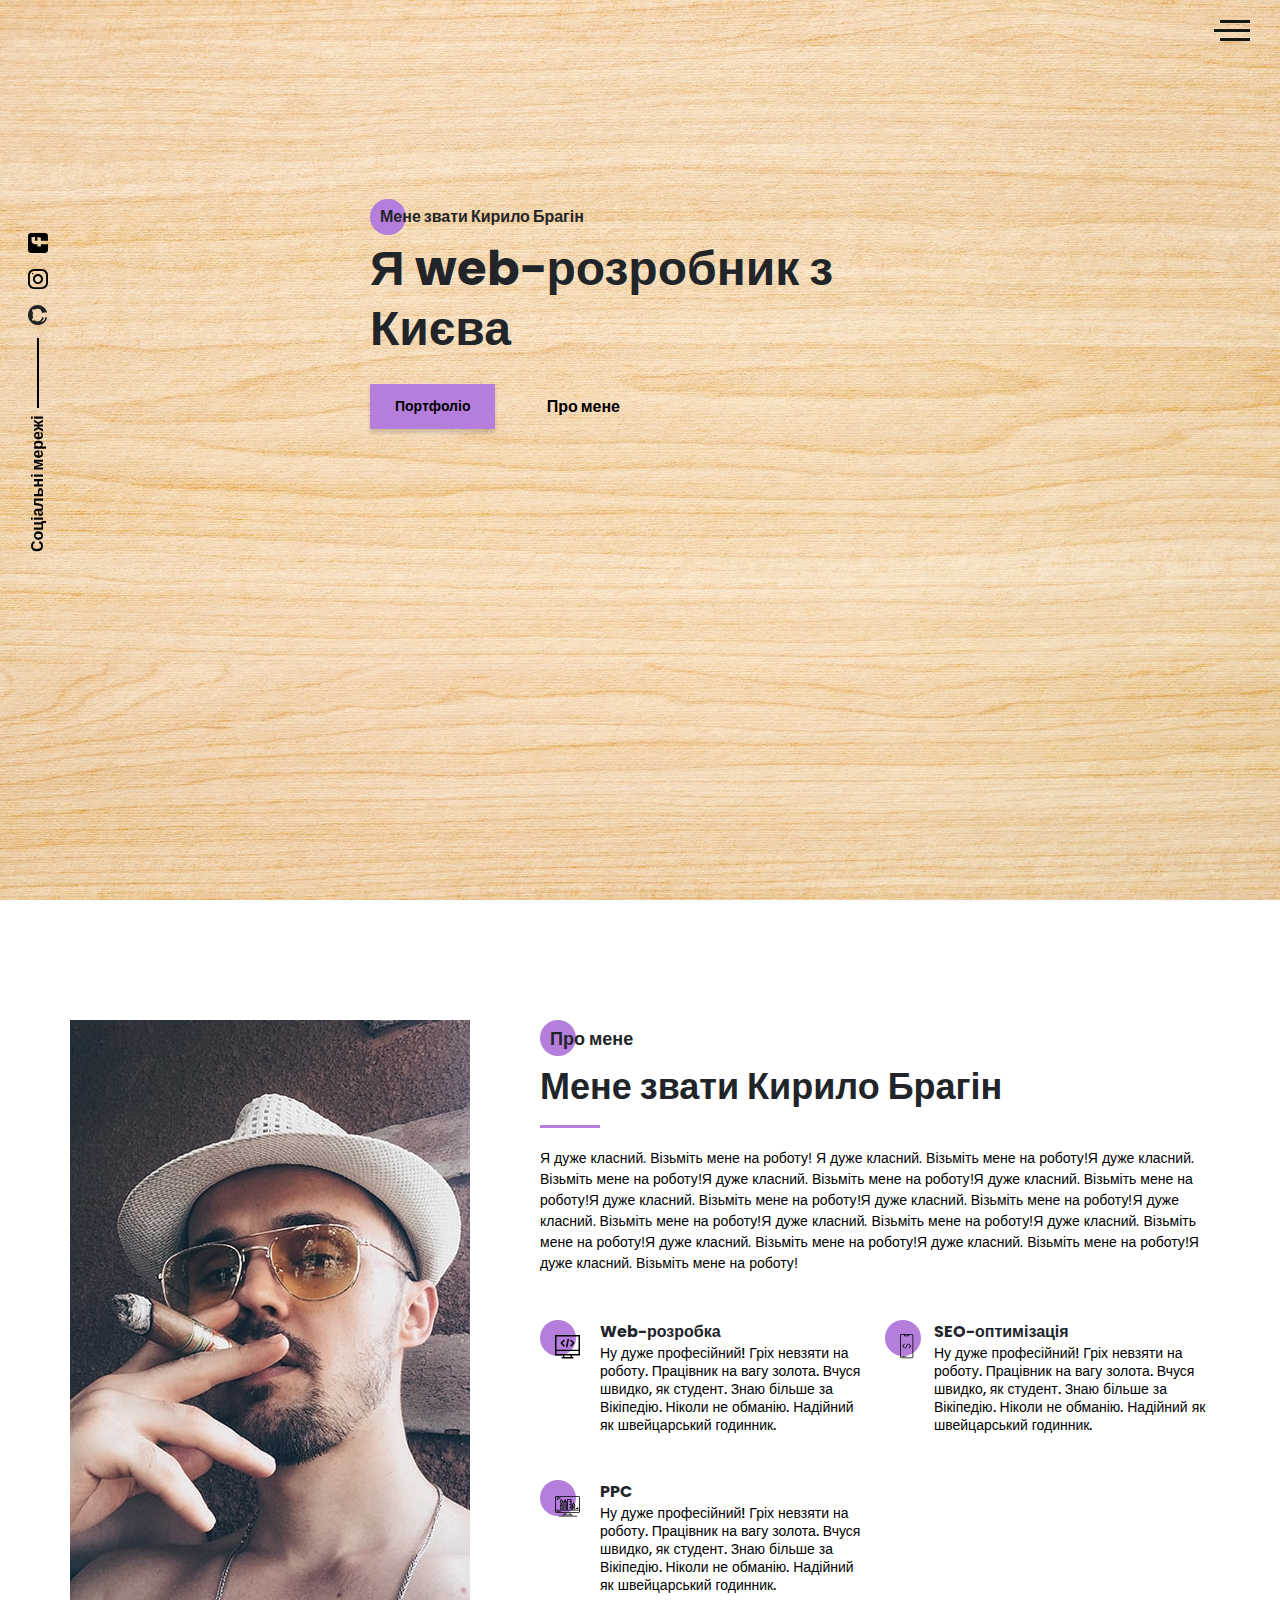
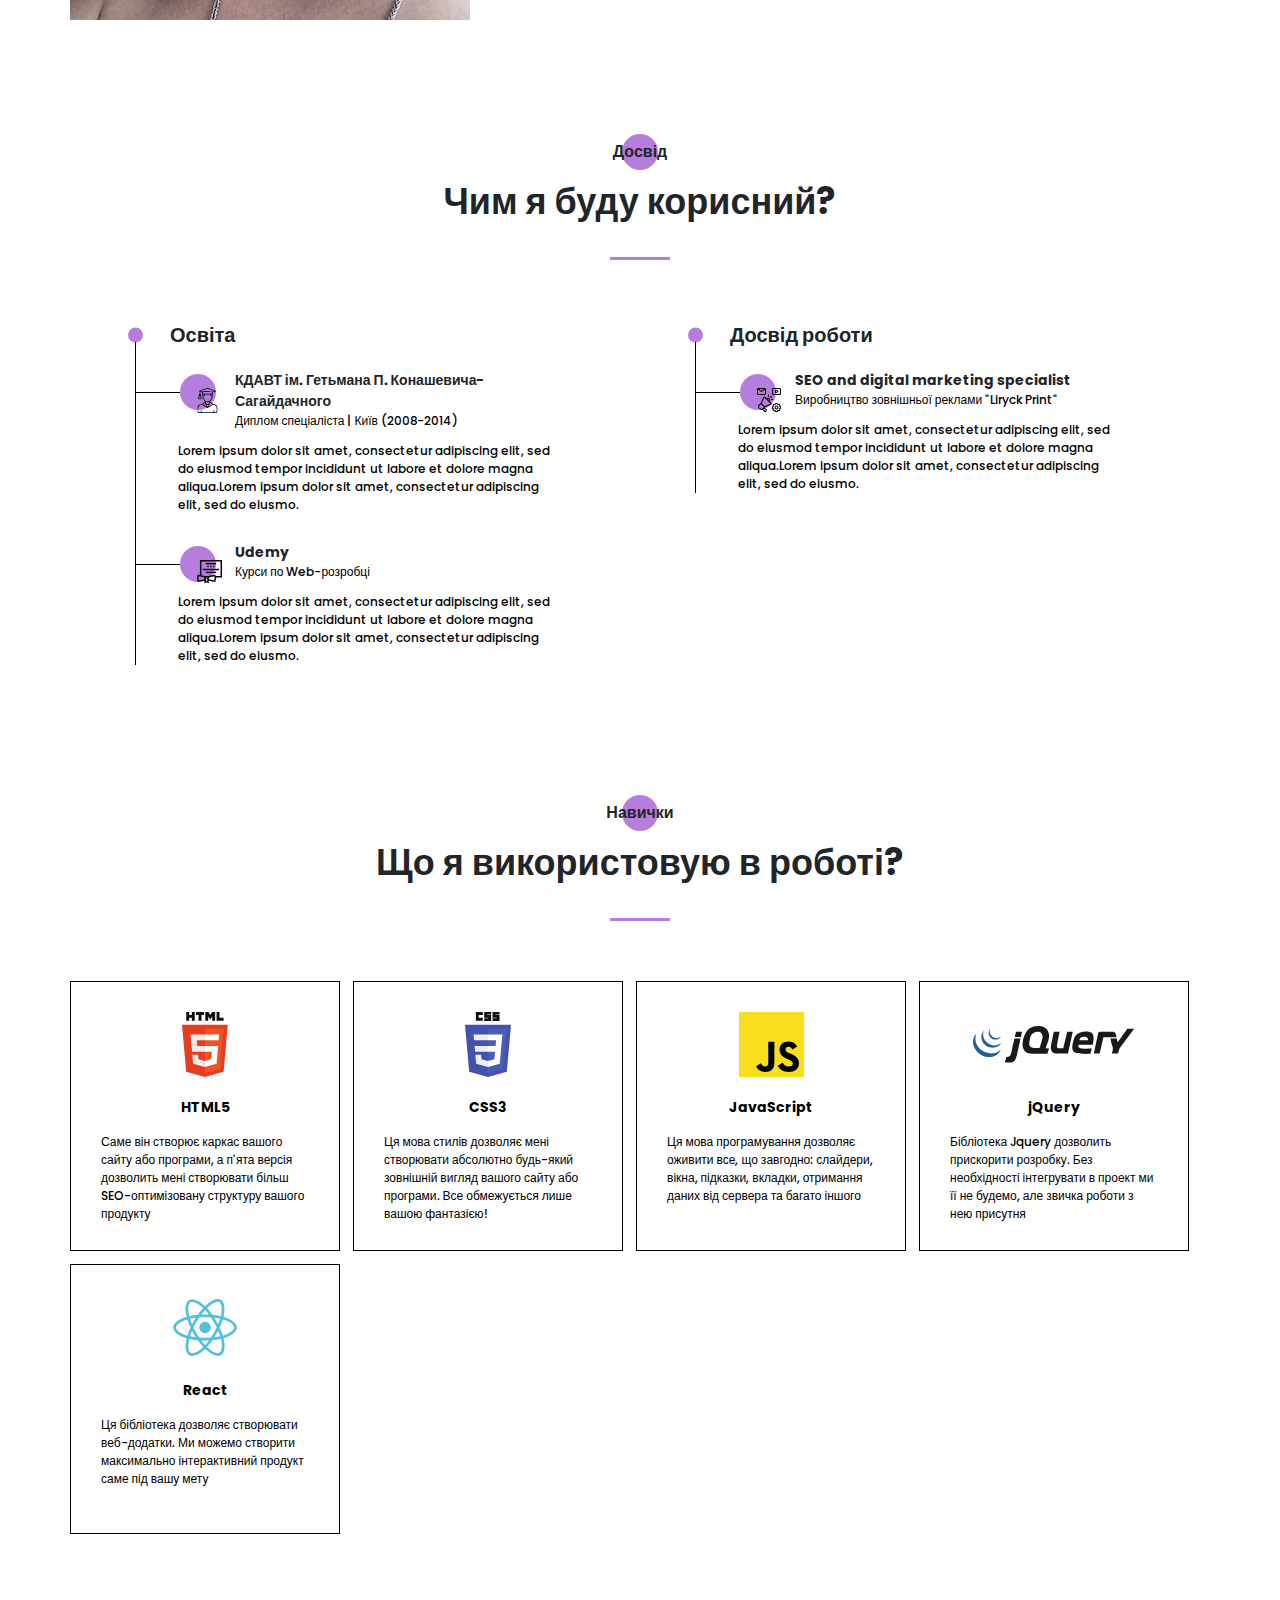
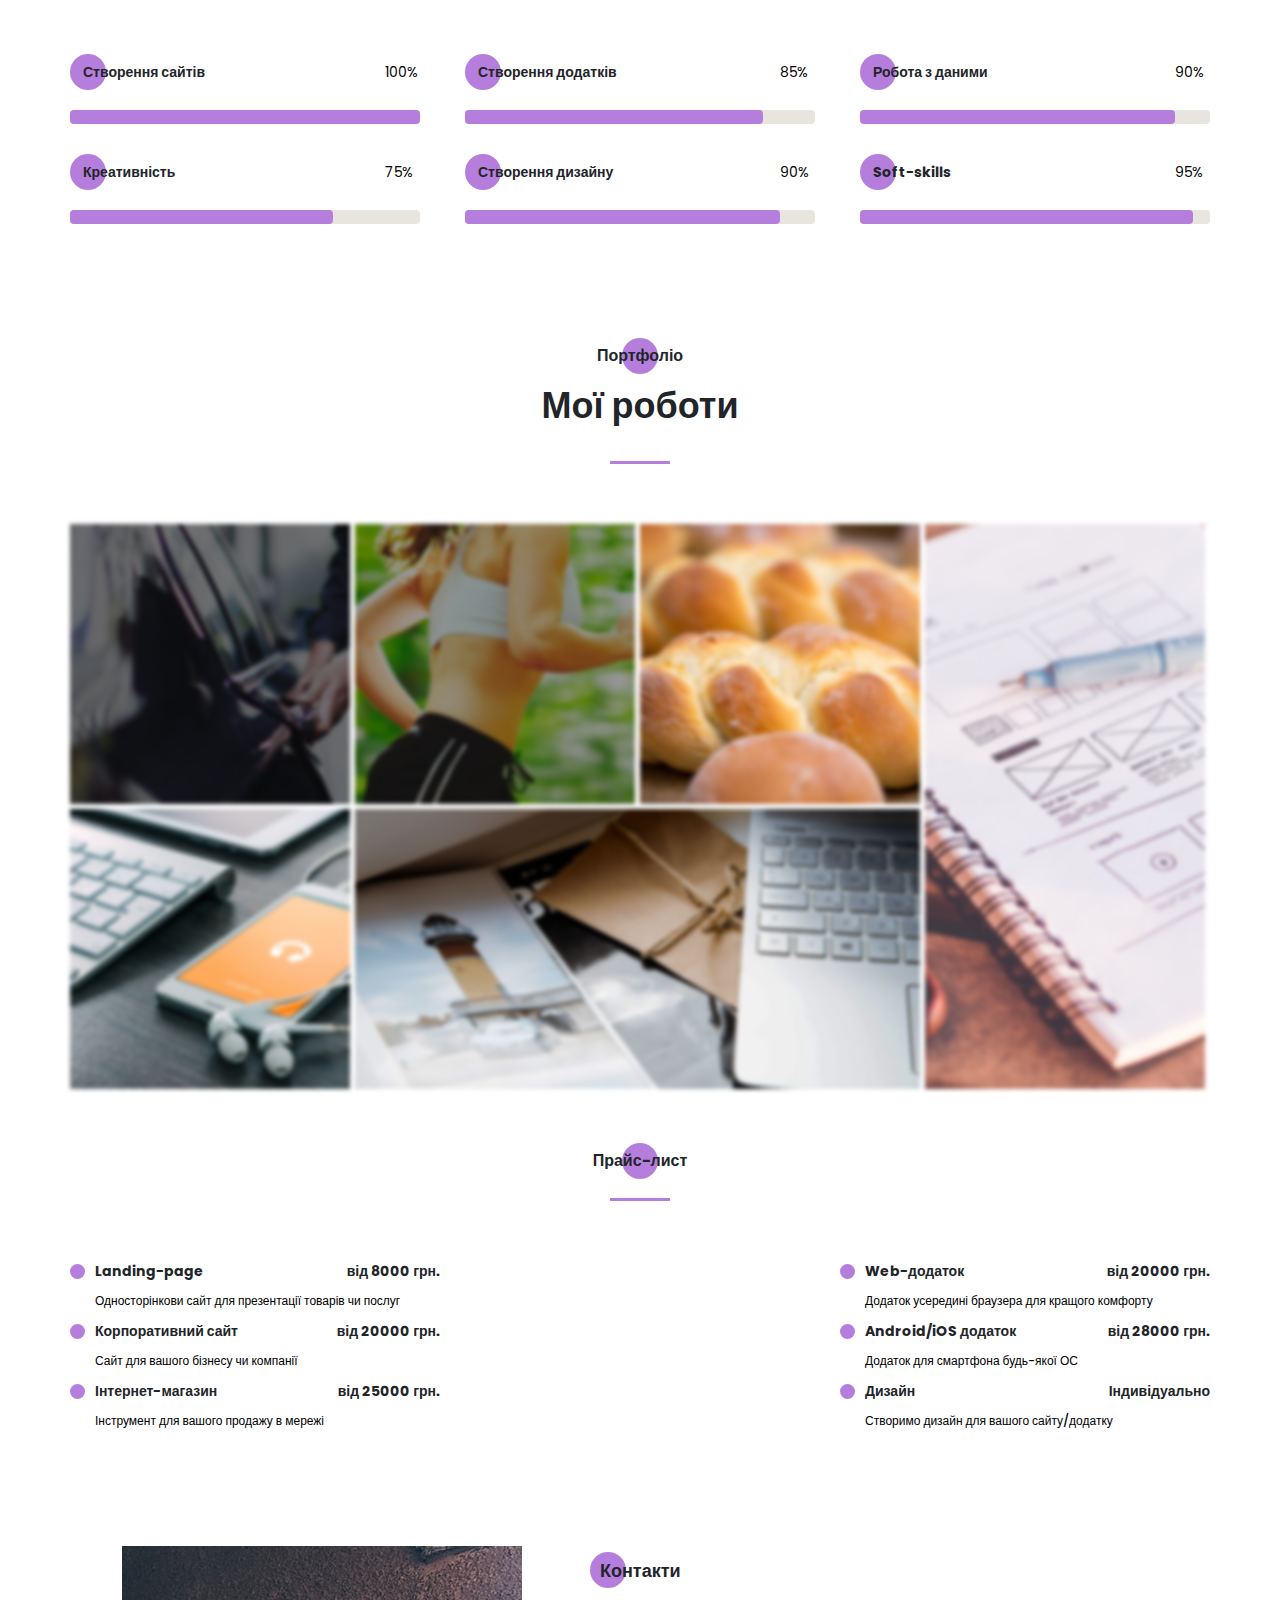
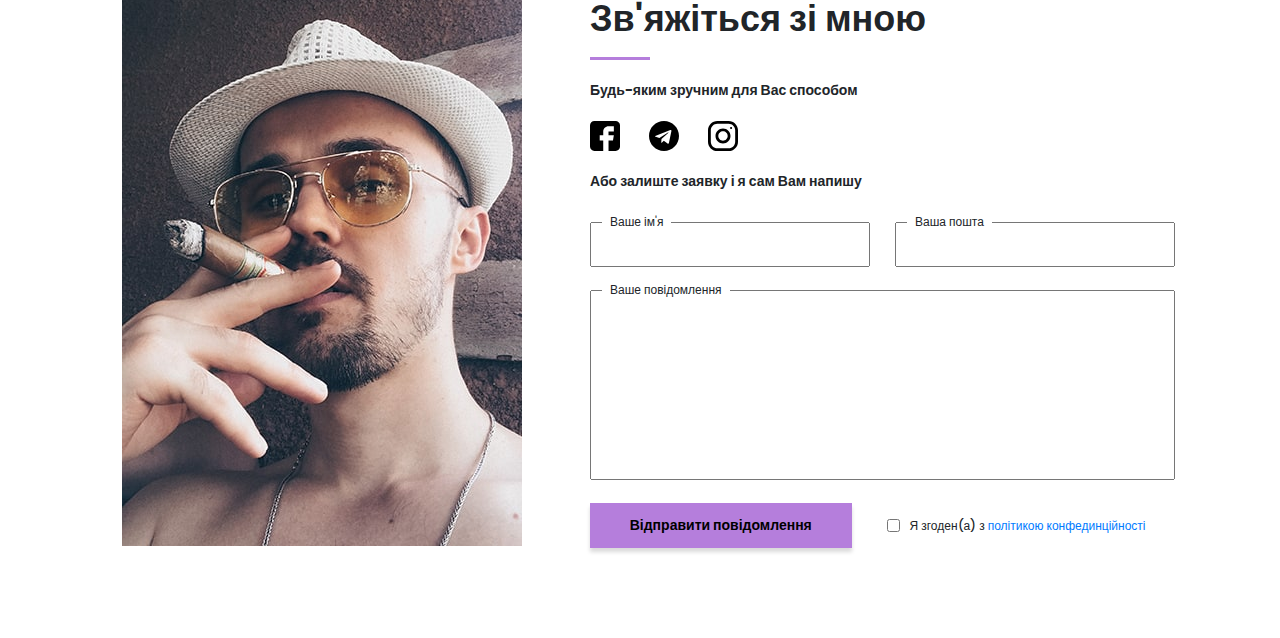
==== index.html @ 7a9db577 "Add files via upload" ====
<!DOCTYPE html>
<html lang="ru">
<head>
    <meta charset="UTF-8">
    <meta name="viewport" content="width=device-width, initial-scale=1.0">
    <meta http-equiv="X-UA-Compatible" content="ie=edge">
    <title>Portfolio</title>
    <meta name="title" content="Моє портфоліо">
    <meta name="description" content="Тут ви можете ознайомитись з моїми роботами та дізнатися більше про мене">

    <!-- Open Graph / Facebook -->
    <meta property="og:type" content="website">
    <meta property="og:url" content="https://metatags.io/">
    <meta property="og:title" content="Моє портфоліо">
    <meta property="og:description" content="Тут ви можете ознайомитись з моїми роботами та дізнатися більше про мене">
    <meta property="og:image" content="">

    <!-- Twitter -->
    <meta property="twitter:card" content="summary_large_image">
    <meta property="twitter:url" content="https://metatags.io/">
    <meta property="twitter:title" content="Моє портфоліо">
    <meta property="twitter:description" content="Тут ви можете ознайомитись з моїми роботами та дізнатися більше про мене">
    <meta property="twitter:image" content="">

    <!-- Favicon  -->
    <link rel="apple-touch-icon" sizes="57x57" href="icons/favicon//apple-icon-57x57.png">
    <link rel="apple-touch-icon" sizes="60x60" href="icons/favicon//apple-icon-60x60.png">
    <link rel="apple-touch-icon" sizes="72x72" href="icons/favicon//apple-icon-72x72.png">
    <link rel="apple-touch-icon" sizes="76x76" href="icons/favicon//apple-icon-76x76.png">
    <link rel="apple-touch-icon" sizes="114x114" href="icons/favicon//apple-icon-114x114.png">
    <link rel="apple-touch-icon" sizes="120x120" href="icons/favicon//apple-icon-120x120.png">
    <link rel="apple-touch-icon" sizes="144x144" href="icons/favicon//apple-icon-144x144.png">
    <link rel="apple-touch-icon" sizes="152x152" href="icons/favicon//apple-icon-152x152.png">
    <link rel="apple-touch-icon" sizes="180x180" href="icons/favicon//apple-icon-180x180.png">
    <link rel="icon" type="image/png" sizes="192x192"  href="icons/favicon//android-icon-192x192.png">
    <link rel="icon" type="image/png" sizes="32x32" href="icons/favicon//favicon-32x32.png">
    <link rel="icon" type="image/png" sizes="96x96" href="icons/favicon//favicon-96x96.png">
    <link rel="icon" type="image/png" sizes="16x16" href="icons/favicon//favicon-16x16.png">
    <link rel="manifest" href="icons/favicon//manifest.json">
    <meta name="msapplication-TileColor" content="#ffffff">
    <meta name="msapplication-TileImage" content="icons/favicon//ms-icon-144x144.png">
    <meta name="theme-color" content="#ffffff">

    <link rel="stylesheet" href="css/style.min.css">
</head>
<body>

    <aside class="sidepanel">
        <a href="" class="sitepanel__link">
            <svg width="20" height="20" viewBox="0 0 20 20" fill="none" xmlns="http://www.w3.org/2000/svg">
                <path d="M-7.46167e-07 2.92969L-1.28061e-07 17.0703C-5.74539e-08 18.6856 1.31439 20 2.92969 20L17.0703 20C18.6856 20 20 18.6856 20 17.0703L20 11.1719L12.9297 11.1719L12.9297 13.5156L9.41406 13.5156L9.41406 11.1719L7.03125 11.1719C5.09262 11.1719 3.51562 9.59488 3.51562 7.65625L3.51562 4.10156L7.03125 4.10156L7.03125 7.65625L9.41406 7.65625L9.41406 4.10156L12.9297 4.6875L12.9297 7.65625L20 7.65625L20 2.92969C20 1.31439 18.6856 -8.16774e-07 17.0703 -7.46167e-07L2.92969 -1.28061e-07C1.31439 -5.74539e-08 -8.16774e-07 1.31439 -7.46167e-07 2.92969Z" fill="black"/>
            </svg>
        </a>
        <a href="" class="sitepanel__link">
            <svg width="20" height="20" viewBox="0 0 20 20" fill="none" xmlns="http://www.w3.org/2000/svg">
                <path d="M-6.01032e-07 6.25L-2.73196e-07 13.75C-1.22337e-07 17.2012 2.79875 20 6.25 20L13.75 20C17.2013 20 20 17.2012 20 13.75L20 6.25C20 2.79875 17.2012 -7.51891e-07 13.75 -6.01032e-07L6.25 -2.73196e-07C2.79875 -1.22337e-07 -7.51891e-07 2.79875 -6.01032e-07 6.25ZM13.75 1.875C16.1625 1.875 18.125 3.8375 18.125 6.25L18.125 13.75C18.125 16.1625 16.1625 18.125 13.75 18.125L6.25 18.125C3.8375 18.125 1.875 16.1625 1.875 13.75L1.875 6.25C1.875 3.8375 3.8375 1.875 6.25 1.875L13.75 1.875Z" fill="black"/>
                <path d="M5 10C5 12.7612 7.23875 15 10 15C12.7613 15 15 12.7612 15 10C15 7.23875 12.7612 5 10 5C7.23875 5 5 7.23875 5 10ZM13.125 10C13.125 11.7225 11.7225 13.125 10 13.125C8.27625 13.125 6.875 11.7225 6.875 10C6.875 8.2775 8.27625 6.875 10 6.875C11.7225 6.875 13.125 8.2775 13.125 10Z" fill="black"/>
                <path d="M5.29123 4.625C5.29123 4.25704 4.99295 3.95875 4.62499 3.95875C4.25703 3.95875 3.95874 4.25704 3.95874 4.625C3.95874 4.99296 4.25703 5.29125 4.62499 5.29125C4.99295 5.29125 5.29123 4.99296 5.29123 4.625Z" fill="black"/>
            </svg>    
        </a>
        <a href="" class="sitepanel__link">
            <svg width="19" height="20" viewBox="0 0 19 20" fill="none" xmlns="http://www.w3.org/2000/svg">
                <path d="M-4.37114e-07 9.99951C-1.95608e-07 15.5245 4.36167 19.9995 9.74107 19.9995C14.0457 19.9995 17.6962 17.1345 18.9832 13.162C19.0749 12.662 18.7734 12.4787 18.5148 12.4787C18.2835 12.4787 17.6706 12.487 16.8585 12.4912C17.4459 15.2728 15.5517 15.8595 15.5517 15.8595C14.4274 16.3145 14.1267 16.972 14.1267 16.972C13.5228 17.8778 13.5352 16.902 13.5352 16.902C13.603 15.8978 14.5389 15.3703 14.5389 15.3703C16.0283 14.4787 15.5979 13.0295 15.3493 12.4578C14.719 12.3678 14.2903 12.1103 14.0466 11.8245C13.8029 14.0453 12.9652 16.3795 9.23304 16.3795C8.16988 16.3795 7.30085 15.992 6.61933 15.3503C6.37316 15.4628 5.3827 15.8003 4.04116 15.2628C4.04116 15.2628 3.78012 14.4253 5.03988 12.5128C4.82345 11.7128 4.71606 10.8628 4.7111 10.0128C4.71606 9.16284 4.82345 8.31285 5.03988 7.51284C3.78012 5.61285 4.04116 4.77535 4.04116 4.77535C5.3827 4.23785 6.37316 4.57534 6.61933 4.67535C7.30085 4.03785 8.16988 3.65035 9.23304 3.65035C12.9752 3.65035 13.7987 5.98784 14.0383 8.21284C14.3307 7.86284 14.928 7.53784 15.8408 7.53784C17.1444 7.53784 18.1918 7.55034 18.5082 7.55034C18.7635 7.55034 19.0683 7.37534 18.9708 6.86284C17.692 2.86201 14.0391 -0.000488895 9.74107 -0.000488707C4.36167 -0.000488472 -6.7851e-07 4.47701 -4.37114e-07 9.99951Z" fill="#212121"/>
            </svg>
        </a>
        <div class="sidepanel__divider"></div>
        <div class="sidepanel__text"><span>Соціальні мережі</span></div>
    </aside>

    <menu class="menu">
        <div class="menu__block">
            <div class="menu__close">
                <svg width="29" height="30" viewBox="0 0 29 30" fill="none" xmlns="http://www.w3.org/2000/svg">
                    <path d="M17.1568 14.5231L28.4489 3.23075C29.1837 2.49623 29.1837 1.30861 28.4489 0.574085C27.7144 -0.160437 26.5267 -0.160437 25.7922 0.574085L14.4998 11.8665L3.20781 0.574085C2.47295 -0.160437 1.28567 -0.160437 0.551149 0.574085C-0.183716 1.30861 -0.183716 2.49623 0.551149 3.23075L11.8432 14.5231L0.551149 25.8155C-0.183716 26.55 -0.183716 27.7376 0.551149 28.4721C0.917206 28.8385 1.39852 29.0226 1.87948 29.0226C2.36045 29.0226 2.84141 28.8385 3.20781 28.4721L14.4998 17.1798L25.7922 28.4721C26.1586 28.8385 26.6396 29.0226 27.1205 29.0226C27.6015 29.0226 28.0825 28.8385 28.4489 28.4721C29.1837 27.7376 29.1837 26.55 28.4489 25.8155L17.1568 14.5231Z" fill="black"/>
                </svg>
            </div>
            <nav>
                <ul class="menu__list">
                    <li class="menu__link"><a href="#">Про мене</a></li>
                    <li class="menu__link"><a href="#">Мій досвід</a></li>
                    <li class="menu__link"><a href="#">Мої навички</a></li>
                    <li class="menu__link"><a href="#">Мої роботи</a></li>
                    <li class="menu__link"><a href="#">Прайс-лист</a></li>
                    <li class="menu__link"><a href="#">Контакти</a></li>
                </ul>
            </nav>
            <div class="menu__social">
                <a href="#">
                    <svg width="20" height="19" viewBox="0 0 20 19" fill="none" xmlns="http://www.w3.org/2000/svg">
                        <path d="M10 0C4.475 0 0 4.36167 0 9.74107C0 14.0457 2.865 17.6962 6.8375 18.9832C7.3375 19.0749 7.52083 18.7734 7.52083 18.5148C7.52083 18.2835 7.5125 17.6706 7.50833 16.8585C4.72667 17.4459 4.14 15.5517 4.14 15.5517C3.685 14.4274 3.0275 14.1267 3.0275 14.1267C2.12167 13.5228 3.0975 13.5352 3.0975 13.5352C4.10167 13.603 4.62917 14.5389 4.62917 14.5389C5.52083 16.0283 6.97 15.5979 7.54167 15.3493C7.63167 14.719 7.88917 14.2903 8.175 14.0466C5.95417 13.8029 3.62 12.9652 3.62 9.23304C3.62 8.16988 4.0075 7.30085 4.64917 6.61934C4.53667 6.37317 4.19917 5.3827 4.73667 4.04116C4.73667 4.04116 5.57417 3.78012 7.48667 5.03988C8.28667 4.82345 9.13667 4.71606 9.98667 4.7111C10.8367 4.71606 11.6867 4.82345 12.4867 5.03988C14.3867 3.78012 15.2242 4.04116 15.2242 4.04116C15.7617 5.3827 15.4242 6.37317 15.3242 6.61934C15.9617 7.30085 16.3492 8.16988 16.3492 9.23304C16.3492 12.9752 14.0117 13.7987 11.7867 14.0383C12.1367 14.3307 12.4617 14.928 12.4617 15.8408C12.4617 17.1444 12.4492 18.1918 12.4492 18.5082C12.4492 18.7635 12.6242 19.0683 13.1367 18.9708C17.1375 17.692 20 14.0391 20 9.74107C20 4.36167 15.5225 0 10 0Z" fill="#212121"/>
                    </svg>
                </a>
                <a href="#">
                    <svg width="20" height="20" viewBox="0 0 20 20" fill="none" xmlns="http://www.w3.org/2000/svg">
                        <path d="M13.7495 0L6.24951 0C2.79826 0 -0.000488281 2.79875 -0.000488281 6.25L-0.000488281 13.75C-0.000488281 17.2013 2.79826 20 6.24951 20L13.7495 20C17.2008 20 19.9995 17.2013 19.9995 13.75L19.9995 6.25C19.9995 2.79875 17.2008 0 13.7495 0ZM18.1245 13.75C18.1245 16.1625 16.162 18.125 13.7495 18.125L6.24951 18.125C3.83701 18.125 1.87451 16.1625 1.87451 13.75L1.87451 6.25C1.87451 3.8375 3.83701 1.875 6.24951 1.875L13.7495 1.875C16.162 1.875 18.1245 3.8375 18.1245 6.25L18.1245 13.75Z" fill="black"/>
                        <path d="M9.99951 5C7.23826 5 4.99951 7.23875 4.99951 10C4.99951 12.7613 7.23826 15 9.99951 15C12.7608 15 14.9995 12.7613 14.9995 10C14.9995 7.23875 12.7608 5 9.99951 5ZM9.99951 13.125C8.27701 13.125 6.87451 11.7225 6.87451 10C6.87451 8.27625 8.27701 6.875 9.99951 6.875C11.722 6.875 13.1245 8.27625 13.1245 10C13.1245 11.7225 11.722 13.125 9.99951 13.125Z" fill="black"/>
                        <path d="M15.3745 5.29123C15.7425 5.29123 16.0408 4.99295 16.0408 4.62499C16.0408 4.25703 15.7425 3.95874 15.3745 3.95874C15.0065 3.95874 14.7083 4.25703 14.7083 4.62499C14.7083 4.99295 15.0065 5.29123 15.3745 5.29123Z" fill="black"/>
                    </svg>
                </a>
                <a href="#">
                    <svg width="20" height="20" viewBox="0 0 20 20" fill="none" xmlns="http://www.w3.org/2000/svg">
                        <path d="M17.0698 0L2.9292 0C1.3139 0 -0.000488281 1.31439 -0.000488281 2.92969L-0.000488281 17.0703C-0.000488281 18.6856 1.3139 20 2.9292 20L8.82764 20L8.82764 12.9297L6.48389 12.9297L6.48389 9.41406L8.82764 9.41406L8.82764 7.03125C8.82764 5.09262 10.4046 3.51563 12.3433 3.51563L15.8979 3.51563L15.8979 7.03125L12.3433 7.03125L12.3433 9.41406L15.8979 9.41406L15.312 12.9297L12.3433 12.9297L12.3433 20L17.0698 20C18.6851 20 19.9995 18.6856 19.9995 17.0703L19.9995 2.92969C19.9995 1.31439 18.6851 0 17.0698 0Z" fill="black"/>
                    </svg>                        
                </a>
            </div>
        </div>
        <div class="menu__overlay">

        </div>
    </menu>

    <section class="promo">
        <div class="hamburger">
            <span></span>
            <span class="long"></span>
            <span></span>
        </div>
        <div class="conteiner">
            <div class="promo__wrapper">
                <div class="title title_fz16 promo__subtitle">Мене звати Кирило Брагін</div>
                <h1 class="title title_fz48 promo__title">Я web-розробник з Києва</h1>
                <div class="promo__buttons">
                    <a href="#" class="promo__link btn">Портфоліо</a>
                    <a href="#" class="promo__link">Про мене</a>
                </div>
            </div>
        </div>
    </section>

    <section class="aboutme">
        <div class="conteiner">
            <div class="aboutme__wrapper">
                <div class="aboutme__foto">
                    <img src="img/main_photo.jpg" alt="Me">
                </div>
                <div class="aboutme__info">
                    <div class="title title_fz18 aboutme__title">Про мене</div>
                    <h2 class="title title_fz36">Мене звати Кирило Брагін</h2>
                    <div class="divider"></div>
                    <div class="aboutme__descr">
                        Я дуже класний. Візьміть мене на роботу! Я дуже класний. Візьміть мене на роботу!Я дуже класний. Візьміть мене на роботу!Я дуже класний. Візьміть мене на роботу!Я дуже класний. Візьміть мене на роботу!Я дуже класний. Візьміть мене на роботу!Я дуже класний. Візьміть мене на роботу!Я дуже класний. Візьміть мене на роботу!Я дуже класний. Візьміть мене на роботу!Я дуже класний. Візьміть мене на роботу!Я дуже класний. Візьміть мене на роботу!Я дуже класний. Візьміть мене на роботу!Я дуже класний. Візьміть мене на роботу!
                    </div>
                </div>
                <div class="aboutme__skills">
                    <div class="aboutme__skill">
                        <div class="aboutme__icon">
                            <svg width="25" height="24" viewBox="0 0 25 24" fill="none" xmlns="http://www.w3.org/2000/svg">
                                <path d="M0 0V20.5205H8.02402V21.9877H6.55742V23.4526H18.4425V21.9877H16.9759V20.5205H25V0H0ZM15.511 21.9877H9.48897V20.5205H15.511V21.9877H15.511ZM23.5351 19.0556H1.46489V16.1222H23.5351V19.0556H23.5351ZM23.5351 14.6573H1.46489V1.46494H23.5351V14.6573H23.5351Z" fill="black"/>
                                <path d="M9.95816 5.4134L8.92232 4.37756L5.23877 8.06111L8.92232 11.7446L9.95816 10.7088L7.31045 8.06111L9.95816 5.4134Z" fill="black"/>
                                <path d="M16.0777 4.37756L15.0419 5.4134L17.6896 8.06111L15.0419 10.7088L16.0777 11.7446L19.7612 8.06111L16.0777 4.37756Z" fill="black"/>
                                <path d="M12.6319 3.64405L10.9313 12.1931L12.3681 12.4789L14.0687 3.92986L12.6319 3.64405Z" fill="black"/>
                            </svg>
                        </div>
                        <div class="abouteme__texts">
                            <div class="title title_fz16">Web-розробка</div>
                            <div class="aboutme__text">Ну дуже професійний! Гріх невзяти на роботу. Працівник на вагу золота. Вчуся швидко, як студент. Знаю більше за Вікіпедію. Ніколи не обманію. Надійний як швейцарський годинник.</div>
                        </div>
                    </div>
                    <div class="aboutme__skill">
                        <div class="aboutme__icon">
                            <svg width="14" height="25" viewBox="0 0 14 25" fill="none" xmlns="http://www.w3.org/2000/svg">
                                <path d="M11.7188 0H1.5625C1.14827 0.000542615 0.751153 0.165337 0.458245 0.458245C0.165337 0.751153 0.000542615 1.14827 0 1.5625V22.6562C0.000542615 23.0705 0.165337 23.4676 0.458245 23.7605C0.751153 24.0534 1.14827 24.2182 1.5625 24.2188H11.7188C12.133 24.2182 12.5301 24.0534 12.823 23.7605C13.1159 23.4676 13.2807 23.0705 13.2812 22.6562V1.5625C13.2807 1.14827 13.1159 0.751153 12.823 0.458245C12.5301 0.165337 12.133 0.000542615 11.7188 0ZM8.46875 0.78125L8.24902 1.5625H4.99268L4.79736 0.78125H8.46875ZM12.5 22.6562C12.4997 22.8634 12.4173 23.0619 12.2709 23.2084C12.1244 23.3548 11.9259 23.4372 11.7188 23.4375H1.5625C1.35538 23.4372 1.15683 23.3548 1.01037 23.2084C0.863918 23.0619 0.781521 22.8634 0.78125 22.6562V1.5625C0.781521 1.35538 0.863918 1.15683 1.01037 1.01037C1.15683 0.863918 1.35538 0.781521 1.5625 0.78125H3.9917L4.30859 2.04785C4.32972 2.13236 4.37848 2.20738 4.44713 2.261C4.51579 2.31461 4.60039 2.34374 4.6875 2.34375H8.54492C8.63005 2.34375 8.71285 2.31594 8.78071 2.26455C8.84858 2.21317 8.89781 2.14102 8.9209 2.05908L9.28027 0.78125H11.7188C11.9259 0.781521 12.1244 0.863918 12.2709 1.01037C12.4173 1.15683 12.4997 1.35538 12.5 1.5625V22.6562Z" fill="black"/>
                                <path d="M4.6875 21.875H1.95312C1.84952 21.875 1.75017 21.9162 1.67691 21.9894C1.60365 22.0627 1.5625 22.162 1.5625 22.2656C1.5625 22.3692 1.60365 22.4686 1.67691 22.5418C1.75017 22.6151 1.84952 22.6562 1.95312 22.6562H4.6875C4.7911 22.6562 4.89046 22.6151 4.96371 22.5418C5.03697 22.4686 5.07812 22.3692 5.07812 22.2656C5.07812 22.162 5.03697 22.0627 4.96371 21.9894C4.89046 21.9162 4.7911 21.875 4.6875 21.875Z" fill="black"/>
                                <path d="M6.25 21.875H5.85938C5.75577 21.875 5.65642 21.9162 5.58316 21.9894C5.5099 22.0627 5.46875 22.162 5.46875 22.2656C5.46875 22.3692 5.5099 22.4686 5.58316 22.5418C5.65642 22.6151 5.75577 22.6562 5.85938 22.6562H6.25C6.3536 22.6562 6.45296 22.6151 6.52621 22.5418C6.59947 22.4686 6.64062 22.3692 6.64062 22.2656C6.64062 22.162 6.59947 22.0627 6.52621 21.9894C6.45296 21.9162 6.3536 21.875 6.25 21.875Z" fill="black"/>
                                <path d="M8.01349 9.82123C7.9695 9.79484 7.92074 9.77737 7.87001 9.76982C7.81927 9.76227 7.76754 9.76479 7.71777 9.77723C7.668 9.78967 7.62117 9.81179 7.57996 9.84233C7.53874 9.87287 7.50394 9.91123 7.47755 9.95522L5.13379 13.8615C5.08049 13.9503 5.06466 14.0567 5.08979 14.1572C5.11492 14.2577 5.17894 14.3441 5.26778 14.3974C5.35662 14.4507 5.46299 14.4665 5.5635 14.4414C5.664 14.4163 5.75041 14.3522 5.80372 14.2634L8.14747 10.3572C8.17386 10.3132 8.19134 10.2644 8.19889 10.2137C8.20644 10.1629 8.20392 10.1112 8.19148 10.0615C8.17904 10.0117 8.15691 9.96486 8.12637 9.92364C8.09583 9.88242 8.05748 9.84762 8.01349 9.82123Z" fill="black"/>
                                <path d="M9.28936 9.91206C9.2573 9.87201 9.21766 9.83866 9.17271 9.81392C9.12776 9.78918 9.07838 9.77354 9.02739 9.76788C8.9244 9.75646 8.82109 9.78643 8.74019 9.85118C8.65929 9.91593 8.60743 10.0102 8.59601 10.1132C8.58459 10.2161 8.61455 10.3194 8.6793 10.4003L10.0465 12.1093L8.6793 13.8183C8.61455 13.8992 8.58459 14.0025 8.59601 14.1055C8.60743 14.2085 8.65929 14.3027 8.74019 14.3675C8.82109 14.4322 8.9244 14.4622 9.02739 14.4508C9.13037 14.4394 9.22461 14.3875 9.28936 14.3066L10.8519 12.3535C10.9073 12.2842 10.9376 12.1981 10.9376 12.1093C10.9376 12.0206 10.9073 11.9345 10.8519 11.8652L9.28936 9.91206Z" fill="black"/>
                                <path d="M3.99182 14.3066C4.05657 14.3875 4.15081 14.4393 4.2538 14.4508C4.35679 14.4622 4.46009 14.4322 4.54099 14.3675C4.62189 14.3027 4.67375 14.2085 4.68517 14.1055C4.69659 14.0025 4.66663 13.8992 4.60188 13.8183L3.23469 12.1093L4.60188 10.4003C4.63394 10.3603 4.6578 10.3143 4.67209 10.265C4.68638 10.2158 4.69083 10.1641 4.68517 10.1131C4.67952 10.0622 4.66388 10.0128 4.63914 9.96782C4.6144 9.92287 4.58105 9.88324 4.54099 9.85118C4.50093 9.81911 4.45495 9.79526 4.40568 9.78097C4.3564 9.76667 4.30479 9.76223 4.2538 9.76788C4.2028 9.77354 4.15342 9.78918 4.10847 9.81392C4.06352 9.83866 4.02388 9.87201 3.99182 9.91206L2.42932 11.8652C2.37385 11.9345 2.34363 12.0206 2.34363 12.1093C2.34363 12.1981 2.37385 12.2842 2.42932 12.3535L3.99182 14.3066Z" fill="black"/>
                            </svg>
                        </div>
                        <div class="aboutme__texts">
                            <div class="title title_fz16">SEO-оптимізація</div>
                            <div class="aboutme__text">Ну дуже професійний! Гріх невзяти на роботу. Працівник на вагу золота. Вчуся швидко, як студент. Знаю більше за Вікіпедію. Ніколи не обманію. Надійний як швейцарський годинник.</div>
                        </div>
                    </div>
                    <div class="aboutme__skill">
                        <div class="aboutme__icon">
                            <svg width="25" height="21" viewBox="0 0 25 21" fill="none" xmlns="http://www.w3.org/2000/svg">
                                <path d="M23.3871 0H1.6129C1.18531 0.000560118 0.775384 0.17067 0.473027 0.473027C0.17067 0.775384 0.000560118 1.18531 0 1.6129V15.3226C0.000560118 15.7502 0.17067 16.1601 0.473027 16.4625C0.775384 16.7648 1.18531 16.9349 1.6129 16.9355H9.92439L9.38659 18.5484H8.06452C7.95757 18.5484 7.85501 18.5909 7.77939 18.6665C7.70377 18.7421 7.66129 18.8447 7.66129 18.9516V19.7581H4.03226C3.92532 19.7581 3.82275 19.8005 3.74713 19.8762C3.67151 19.9518 3.62903 20.0543 3.62903 20.1613C3.62903 20.2682 3.67151 20.3708 3.74713 20.4464C3.82275 20.522 3.92532 20.5645 4.03226 20.5645H21.7742C21.8811 20.5645 21.9837 20.522 22.0593 20.4464C22.1349 20.3708 22.1774 20.2682 22.1774 20.1613C22.1774 20.0543 22.1349 19.9518 22.0593 19.8762C21.9837 19.8005 21.8811 19.7581 21.7742 19.7581H17.3387V18.9516C17.3387 18.8447 17.2962 18.7421 17.2206 18.6665C17.145 18.5909 17.0424 18.5484 16.9355 18.5484H15.6134L15.0756 16.9355H23.3871C23.8147 16.9349 24.2246 16.7648 24.527 16.4625C24.8293 16.1601 24.9994 15.7502 25 15.3226V1.6129C24.9994 1.18531 24.8293 0.775384 24.527 0.473027C24.2246 0.17067 23.8147 0.000560118 23.3871 0ZM16.5323 19.3548V19.7581H8.46774V19.3548H16.5323ZM10.2369 18.5484L10.7747 16.9355H14.2253L14.7631 18.5484H10.2369ZM24.1935 15.3226C24.1933 15.5364 24.1082 15.7413 23.957 15.8925C23.8059 16.0437 23.6009 16.1288 23.3871 16.129H1.6129C1.3991 16.1288 1.19414 16.0437 1.04297 15.8925C0.891787 15.7413 0.806732 15.5364 0.806452 15.3226V14.5161H24.1935V15.3226ZM6.8377 10.0806L6.68649 13.7097H6.21673L6.06552 10.0806H6.8377ZM6.12097 9.27419L6.39012 7.66129H6.5131L6.78226 9.27419H6.12097ZM6.45161 6.85484C6.01462 6.85484 5.64516 6.30091 5.64516 5.64516C5.64516 5.23135 6.06754 4.63004 6.4506 4.20615C6.79587 4.58921 7.25806 5.20161 7.25806 5.64516C7.25806 6.30091 6.88861 6.85484 6.45161 6.85484ZM10.8397 6.04839L10.8871 6.14365V6.45161H9.27419V6.14365L9.32157 6.04839H10.8397ZM9.7248 5.24194L10.0806 4.53075L10.4365 5.24194H9.7248ZM10.8871 7.25806V13.6593C10.8873 13.6761 10.8884 13.693 10.8906 13.7097H9.27067C9.27286 13.693 9.27404 13.6761 9.27419 13.6593V7.25806H10.8871ZM14.5161 5.64516H15.7258V6.45161H15.3226C15.2156 6.45161 15.1131 6.4941 15.0375 6.56971C14.9618 6.64533 14.9194 6.7479 14.9194 6.85484C14.9194 6.96178 14.9618 7.06434 15.0375 7.13996C15.1131 7.21558 15.2156 7.25806 15.3226 7.25806H15.7258V8.06452H14.5161C14.4092 8.06452 14.3066 8.107 14.231 8.18262C14.1554 8.25824 14.1129 8.3608 14.1129 8.46774C14.1129 8.57468 14.1554 8.67725 14.231 8.75287C14.3066 8.82849 14.4092 8.87097 14.5161 8.87097H15.7258V9.67742H15.3226C15.2156 9.67742 15.1131 9.7199 15.0375 9.79552C14.9618 9.87114 14.9194 9.9737 14.9194 10.0806C14.9194 10.1876 14.9618 10.2901 15.0375 10.3658C15.1131 10.4414 15.2156 10.4839 15.3226 10.4839H15.7258V11.2903H14.5161C14.4092 11.2903 14.3066 11.3328 14.231 11.4084C14.1554 11.484 14.1129 11.5866 14.1129 11.6935C14.1129 11.8005 14.1554 11.9031 14.231 11.9787C14.3066 12.0543 14.4092 12.0968 14.5161 12.0968H15.7258V13.7097H12.9032V4.03226H15.7258V4.83871H14.5161C14.4092 4.83871 14.3066 4.88119 14.231 4.95681C14.1554 5.03243 14.1129 5.13499 14.1129 5.24194C14.1129 5.34888 14.1554 5.45144 14.231 5.52706C14.3066 5.60268 14.4092 5.64516 14.5161 5.64516ZM19.3548 10.4839V13.6593C19.355 13.6761 19.3562 13.693 19.3584 13.7097H17.7384C17.7406 13.693 17.7418 13.6761 17.7419 13.6593V10.4839H19.3548ZM17.7419 9.67742V9.36946L18.5484 7.75655L19.3548 9.36946V9.67742H17.7419ZM24.1935 13.7097H20.1578C20.16 13.693 20.1611 13.6761 20.1613 13.6593V9.27419C20.1612 9.21159 20.1467 9.14985 20.119 9.09375L18.9093 6.6744C18.8757 6.60743 18.8242 6.55113 18.7604 6.51178C18.6967 6.47243 18.6233 6.4516 18.5484 6.4516C18.4735 6.4516 18.4001 6.47243 18.3363 6.51178C18.2726 6.55113 18.2211 6.60743 18.1875 6.6744L16.9778 9.09375C16.95 9.14985 16.9355 9.21159 16.9355 9.27419V13.6593C16.9356 13.6761 16.9368 13.693 16.939 13.7097H16.5323V3.62903C16.5323 3.52209 16.4898 3.41953 16.4142 3.34391C16.3385 3.26829 16.236 3.22581 16.129 3.22581H12.5C12.3931 3.22581 12.2905 3.26829 12.2149 3.34391C12.1393 3.41953 12.0968 3.52209 12.0968 3.62903V13.7097H11.69C11.6922 13.693 11.6934 13.6761 11.6935 13.6593V6.04839C11.6935 5.98579 11.679 5.92404 11.6512 5.86794L10.4415 3.44859C10.408 3.38163 10.3564 3.32532 10.2927 3.28598C10.229 3.24663 10.1555 3.22579 10.0806 3.22579C10.0057 3.22579 9.93232 3.24663 9.86858 3.28598C9.80485 3.32532 9.75332 3.38163 9.71976 3.44859L8.51008 5.86794C8.48229 5.92404 8.4678 5.98579 8.46774 6.04839V13.6593C8.4679 13.6761 8.46908 13.693 8.47127 13.7097H7.49345L7.66079 9.69405C7.66129 9.68498 7.66079 9.67591 7.66079 9.66633V9.65423C7.65985 9.64004 7.65817 9.62591 7.65575 9.61189V9.61089L7.28276 7.37248C7.75101 7.01915 8.06452 6.37702 8.06452 5.64516C8.06452 4.60887 6.86341 3.46119 6.72631 3.33367C6.6516 3.26442 6.55348 3.22594 6.45161 3.22594C6.34974 3.22594 6.25163 3.26442 6.17692 3.33367C6.03982 3.46119 4.83871 4.60887 4.83871 5.64516C4.83871 6.37702 5.15222 7.01915 5.62046 7.37248L5.24748 9.61089V9.61189C5.24506 9.62591 5.24337 9.64004 5.24244 9.65423V9.66633C5.24244 9.67591 5.24194 9.68498 5.24244 9.69405L5.40978 13.7097H0.806452V1.6129C0.806732 1.3991 0.891787 1.19414 1.04297 1.04297C1.19414 0.891787 1.3991 0.806732 1.6129 0.806452H23.3871C23.6009 0.806732 23.8059 0.891787 23.957 1.04297C24.1082 1.19414 24.1933 1.3991 24.1935 1.6129V13.7097Z" fill="black"/>
                                <path d="M4.4355 14.9193H2.01614C1.9092 14.9193 1.80664 14.9618 1.73102 15.0374C1.6554 15.113 1.61292 15.2156 1.61292 15.3225C1.61292 15.4295 1.6554 15.532 1.73102 15.6077C1.80664 15.6833 1.9092 15.7258 2.01614 15.7258H4.4355C4.54244 15.7258 4.645 15.6833 4.72062 15.6077C4.79624 15.532 4.83872 15.4295 4.83872 15.3225C4.83872 15.2156 4.79624 15.113 4.72062 15.0374C4.645 14.9618 4.54244 14.9193 4.4355 14.9193Z" fill="black"/>
                                <path d="M6.04839 14.9193H5.64517C5.53823 14.9193 5.43567 14.9618 5.36005 15.0374C5.28443 15.113 5.24194 15.2156 5.24194 15.3225C5.24194 15.4295 5.28443 15.532 5.36005 15.6077C5.43567 15.6833 5.53823 15.7258 5.64517 15.7258H6.04839C6.15534 15.7258 6.2579 15.6833 6.33352 15.6077C6.40914 15.532 6.45162 15.4295 6.45162 15.3225C6.45162 15.2156 6.40914 15.113 6.33352 15.0374C6.2579 14.9618 6.15534 14.9193 6.04839 14.9193Z" fill="black"/>
                                <path d="M10.0807 7.66125C9.97371 7.66125 9.87115 7.70374 9.79553 7.77936C9.71991 7.85498 9.67743 7.95754 9.67743 8.06448V12.5C9.67743 12.6069 9.71991 12.7095 9.79553 12.7851C9.87115 12.8607 9.97371 12.9032 10.0807 12.9032C10.1876 12.9032 10.2902 12.8607 10.3658 12.7851C10.4414 12.7095 10.4839 12.6069 10.4839 12.5V8.06448C10.4839 7.95754 10.4414 7.85498 10.3658 7.77936C10.2902 7.70374 10.1876 7.66125 10.0807 7.66125Z" fill="black"/>
                                <path d="M18.5484 10.8871C18.4414 10.8871 18.3389 10.9296 18.2632 11.0052C18.1876 11.0808 18.1451 11.1834 18.1451 11.2903V12.5C18.1451 12.6069 18.1876 12.7095 18.2632 12.7851C18.3389 12.8607 18.4414 12.9032 18.5484 12.9032C18.6553 12.9032 18.7579 12.8607 18.8335 12.7851C18.9091 12.7095 18.9516 12.6069 18.9516 12.5V11.2903C18.9516 11.1834 18.9091 11.0808 18.8335 11.0052C18.7579 10.9296 18.6553 10.8871 18.5484 10.8871Z" fill="black"/>
                                <path d="M2.01614 2.41937H5.24195C5.34889 2.41937 5.45145 2.37688 5.52707 2.30126C5.60269 2.22564 5.64517 2.12308 5.64517 2.01614C5.64517 1.9092 5.60269 1.80664 5.52707 1.73102C5.45145 1.6554 5.34889 1.61292 5.24195 1.61292H2.01614C1.9092 1.61292 1.80664 1.6554 1.73102 1.73102C1.6554 1.80664 1.61292 1.9092 1.61292 2.01614C1.61292 2.12308 1.6554 2.22564 1.73102 2.30126C1.80664 2.37688 1.9092 2.41937 2.01614 2.41937Z" fill="black"/>
                                <path d="M2.01614 3.62908H2.82259C2.92953 3.62908 3.0321 3.5866 3.10772 3.51098C3.18334 3.43536 3.22582 3.3328 3.22582 3.22586C3.22582 3.11892 3.18334 3.01635 3.10772 2.94073C3.0321 2.86511 2.92953 2.82263 2.82259 2.82263H2.01614C1.9092 2.82263 1.80664 2.86511 1.73102 2.94073C1.6554 3.01635 1.61292 3.11892 1.61292 3.22586C1.61292 3.3328 1.6554 3.43536 1.73102 3.51098C1.80664 3.5866 1.9092 3.62908 2.01614 3.62908Z" fill="black"/>
                                <path d="M21.3709 12.9033H22.9838C23.0908 12.9033 23.1933 12.8608 23.269 12.7852C23.3446 12.7095 23.3871 12.607 23.3871 12.5C23.3871 12.3931 23.3446 12.2905 23.269 12.2149C23.1933 12.1393 23.0908 12.0968 22.9838 12.0968H21.3709C21.264 12.0968 21.1614 12.1393 21.0858 12.2149C21.0102 12.2905 20.9677 12.3931 20.9677 12.5C20.9677 12.607 21.0102 12.7095 21.0858 12.7852C21.1614 12.8608 21.264 12.9033 21.3709 12.9033Z" fill="black"/>
                                <path d="M22.5807 11.6935H22.9839C23.0908 11.6935 23.1934 11.6511 23.269 11.5754C23.3446 11.4998 23.3871 11.3973 23.3871 11.2903C23.3871 11.1834 23.3446 11.0808 23.269 11.0052C23.1934 10.9296 23.0908 10.8871 22.9839 10.8871H22.5807C22.4737 10.8871 22.3712 10.9296 22.2955 11.0052C22.2199 11.0808 22.1774 11.1834 22.1774 11.2903C22.1774 11.3973 22.2199 11.4998 22.2955 11.5754C22.3712 11.6511 22.4737 11.6935 22.5807 11.6935Z" fill="black"/>
                            </svg>
                        </div>
                        <div class="aboutme__texts">
                            <div class="title title_fz16">PPC</div>
                            <div class="aboutme__text">Ну дуже професійний! Гріх невзяти на роботу. Працівник на вагу золота. Вчуся швидко, як студент. Знаю більше за Вікіпедію. Ніколи не обманію. Надійний як швейцарський годинник.</div>
                        </div>
                    </div>
                </div>
            </div>
        </div>
    </section>

    <section class="resume">
        <div class="conteiner">
            <h2 class="title title_fz16 title__section-title">Досвід</h2>
            <div class="title title_fz36 title__section-subtitle">Чим я буду корисний?</div>
            <div class="divider"></div>
            <div class="resume__wrapper">
                <div class="resume__column">
                    <h3 class="title title_fz20 resume__column-title">Освіта</h3>
                    <ul>
                        <li>
                            <div class="resume__item">
                                <div class="resume__item-head">
                                    <div class="resume__item-icon">
                                        <img src="icons/experience/university.svg" alt="university">
                                    </div>
                                    <div class="title title_fz14">КДАВТ ім. Гетьмана П. Конашевича-Сагайдачного</div>
                                    <div class="resume__item-location">Диплом спеціаліста | Київ (2008-2014)</div>
                                </div>
                                <div class="resume__item-body">
                                    Lorem ipsum dolor sit amet, consectetur adipiscing elit, sed do eiusmod tempor incididunt ut labore et dolore magna aliqua.Lorem ipsum dolor sit amet, consectetur adipiscing elit, sed do eiusmo. 
                                </div>
                            </div>
                        </li>
                    </ul>
                    <ul>
                        <li>
                            <div class="resume__item">
                                <div class="resume__item-head">
                                    <div class="resume__item-icon">
                                        <img src="icons/experience/courses.svg" alt="courses">
                                    </div>
                                    <div class="title title_fz14">Udemy</div>
                                    <div class="resume__item-location">Курси по Web-розробці</div>
                                </div>
                                <div class="resume__item-body">
                                    Lorem ipsum dolor sit amet, consectetur adipiscing elit, sed do eiusmod tempor incididunt ut labore et dolore magna aliqua.Lorem ipsum dolor sit amet, consectetur adipiscing elit, sed do eiusmo. 
                                </div>
                            </div>
                        </li>
                    </ul>
                </div>
                <div class="resume__column">
                    <h3 class="title title_fz20 resume__column-title">Досвід роботи</h3>
                    <ul>
                        <li>
                            <div class="resume__item">
                                <div class="resume__item-head">
                                    <div class="resume__item-icon">
                                        <img src="icons/experience/digital-marketing.svg" alt="digital-marketing">
                                    </div>
                                    <div class="title title_fz14">SEO and digital marketing specialist</div>
                                    <div class="resume__item-location">Виробництво зовнішньої реклами "Liryck Print"</div>
                                </div>
                                <div class="resume__item-body">
                                    Lorem ipsum dolor sit amet, consectetur adipiscing elit, sed do eiusmod tempor incididunt ut labore et dolore magna aliqua.Lorem ipsum dolor sit amet, consectetur adipiscing elit, sed do eiusmo. 
                                </div>
                            </div>
                        </li>
                    </ul>
                </div>
            </div>
        </div>
    </section>

    <section class="skills">
        <div class="conteiner">
            <h2 class="title title_fz16 title__section-title">Навички</h2>
            <div class="title title_fz36 title__section-subtitle">Що я використовую в роботі?</div>
            <div class="divider"></div>
            <div class="skills__wrapper">
                <div class="skills__item">
                    <div class="skills__icon">
                        <img src="icons/skills/html5.svg" alt="html5">
                    </div>
                    <div class="skills__name">HTML5</div>
                    <div class="skills__text">Саме він створює каркас вашого сайту або програми, а п'ята версія дозволить мені створювати більш SEO-оптимізовану структуру вашого продукту</div>
                </div>
    
                <div class="skills__item">
                    <div class="skills__icon">
                        <img src="icons/skills/css3.svg" alt="css3">
                    </div>
                    <div class="skills__name">CSS3</div>
                    <div class="skills__text">Ця мова стилів дозволяє мені створювати абсолютно будь-який зовнішній вигляд вашого сайту або програми. Все обмежується лише вашою фантазією!</div>
                </div>
    
                <div class="skills__item">
                    <div class="skills__icon">
                        <img src="icons/skills/js.svg" alt="javascript">
                    </div>
                    <div class="skills__name">JavaScript</div>
                    <div class="skills__text">Ця мова програмування дозволяє оживити все, що завгодно: слайдери, вікна, підказки, вкладки, отримання даних від сервера та багато іншого</div>
                </div>
    
                <div class="skills__item">
                    <div class="skills__icon">
                        <img src="icons/skills/jquery.svg" alt="jquery">
                    </div>
                    <div class="skills__name">jQuery</div>
                    <div class="skills__text">Бібліотека Jquery дозволить прискорити розробку. Без необхідності інтегрувати в проект ми її не будемо, але звичка роботи з нею присутня</div>
                </div>
    
                <div class="skills__item">
                    <div class="skills__icon">
                        <img src="icons/skills/react.svg" alt="react">
                    </div>
                    <div class="skills__name">React</div>
                    <div class="skills__text">Ця бібліотека дозволяє створювати веб-додатки. Ми можемо створити максимально інтерактивний продукт саме під вашу мету</div>
                </div>
            </div>


            <div class="skills__rating">
                <div class="skills__rating-item">
                    <div class="title title_fz14 skills__rating-title">
                        Створення сайтів
                    </div>
                    <div class="skills__rating-counter">100%</div>
                    <div class="skills__rating-line">
                        <span></span>
                    </div>
                </div>

                <div class="skills__rating-item">
                    <div class="title title_fz14 skills__rating-title">
                        Створення додатків
                    </div>
                    <div class="skills__rating-counter">85%</div>
                    <div class="skills__rating-line">
                        <span></span>
                    </div>
                </div>

                <div class="skills__rating-item">
                    <div class="title title_fz14 skills__rating-title">
                        Робота з даними
                    </div>
                    <div class="skills__rating-counter">90%</div>
                    <div class="skills__rating-line">
                        <span></span>
                    </div>
                </div>

                <div class="skills__rating-item">
                    <div class="title title_fz14 skills__rating-title">
                        Креативність
                    </div>
                    <div class="skills__rating-counter">75%</div>
                    <div class="skills__rating-line">
                        <span></span>
                    </div>
                </div>

                <div class="skills__rating-item">
                    <div class="title title_fz14 skills__rating-title">
                        Створення дизайну
                    </div>
                    <div class="skills__rating-counter">90%</div>
                    <div class="skills__rating-line">
                        <span></span>
                    </div>
                </div>

                <div class="skills__rating-item">
                    <div class="title title_fz14 skills__rating-title">
                        Soft-skills
                    </div>
                    <div class="skills__rating-counter">95%</div>
                    <div class="skills__rating-line">
                        <span></span>
                    </div>
                </div>
            </div>
        </div>
    </section>

    <section class="portfolio">
        <div class="conteiner">
            <h2 class="title title_fz16 title__section-title">Портфоліо</h2>
            <div class="title title_fz36 title__section-subtitle">Мої роботи</div>
            <div class="divider"></div>

            <div class="portfolio__wrapper">
                <a href="#" class="portfolio__item">
                    <img src="img/works/uber.jpg" alt="uber">
                </a>
                <a href="#" class="portfolio__item">
                    <img src="img/works/pulse.jpg" alt="pulse">
                </a>
                <a href="#" class="portfolio__item">
                    <img src="img/works/bread.jpg" alt="bread">
                </a>
                <a href="#" class="portfolio__item vertical">
                    <img src="img/works/plans.jpg" alt="plans">
                </a>
                <a href="#" class="portfolio__item">
                    <img src="img/works/ipad.jpg" alt="ipad">
                </a>
                <a href="#" class="portfolio__item horizontal">
                    <img src="img/works/mac.jpg" alt="mac">
                </a>
            </div>
        </div>
    </section>

    <section class="price">
        <div class="conteiner">
            <h2 class="title title_fz16 title__section-title">Прайс-лист</h2>
            <div class="divider"></div>

            <div class="price__wrapper">
                <div class="price__item">
                    <div class="title title_fz14 price__item-title">Landing-page</div>
                    <div class="title title_fz14 price__item-cost">від 8000 грн.</div>
                    <div class="price__item-descr">Односторінкови сайт для презентації товарів чи послуг</div>
                </div>

                <div class="price__item">
                    <div class="title title_fz14 price__item-title">Web-додаток</div>
                    <div class="title title_fz14 price__item-cost">від 20000 грн.</div>
                    <div class="price__item-descr">Додаток усередині браузера для кращого комфорту</div>
                </div>

                <div class="price__item">
                    <div class="title title_fz14 price__item-title">Корпоративний сайт</div>
                    <div class="title title_fz14 price__item-cost">від 20000 грн.</div>
                    <div class="price__item-descr">Сайт для вашого бізнесу чи компанії</div>
                </div>

                <div class="price__item">
                    <div class="title title_fz14 price__item-title">Android/iOS додаток</div>
                    <div class="title title_fz14 price__item-cost">від 28000 грн.</div>
                    <div class="price__item-descr">Додаток для смартфона будь-якої ОС</div>
                </div>

                <div class="price__item">
                    <div class="title title_fz14 price__item-title">Інтернет-магазин</div>
                    <div class="title title_fz14 price__item-cost">від 25000 грн.</div>
                    <div class="price__item-descr">Інструмент для вашого продажу в мережі</div>
                </div>

                <div class="price__item">
                    <div class="title title_fz14 price__item-title">Дизайн</div>
                    <div class="title title_fz14 price__item-cost">Індивідуально</div>
                    <div class="price__item-descr">Створимо дизайн для вашого сайту/додатку</div>
                </div>
            </div>
        </div>
    </section>

    <section class="contacts">
        <div class="conteiner">
            <div class="contacts__wrapper">
                <div class="contacts__foto">
                    <img src="img/main_photo.jpg" alt="photo">
                </div>
                <div class="contacts__descr">
                    <div class="title title_fz18 contacts__title">Контакти</div>
                    <h2 class="title title_fz36 contacts__subtitle">Зв'яжіться зі мною</h2>
                    <div class="divider"></div>

                    <div class="title title_fz14 contacts__text">
                        Будь-яким зручним для Вас способом
                    </div>
                    <div class="contacts__social">
                        <a href="#" class="contacts__link">
                            <img src="icons/social/facebook.svg" alt="facebook">
                        </a>
                        <a href="#" class="contacts__link">
                            <img src="icons/social/telegram.svg" alt="telegram">
                        </a>
                        <a href="#" class="contacts__link">
                            <img src="icons/social/instagram.svg" alt="instagram">
                        </a>
                    </div>

                    <div class="title title_fz14 contacts__text">
                        Або залиште заявку і я сам Вам напишу
                    </div>

                    <form action="#" class="contacts__form">
                        <div class="contacts__input">
                            <input id="name" type="text">
                            <label for="name">Ваше ім'я</label>
                        </div>

                        <div class="contacts__input">
                            <input id="email" type="email">
                            <label for="email">Ваша пошта</label>
                        </div>

                        <div class="contacts__textarea">
                            <textarea id="text" name="text"></textarea>
                            <label for="text">Ваше повідомлення</label>
                        </div>

                        <div class="contacts__triggers">
                            <button class="btn">Відправити повідомлення</button>
                            <div class="contacts__policy">
                                <input required type="checkbox">
                                <span>Я згоден(а) з <a href="/policy.html">політикою конфединційності</a></span>
                            </div>
                        </div>
                    </form>

                </div>
            </div>
        </div>
    </section>

    <script src="js/script.js"></script>
</body>
</html>
---- css/style.min.css ----
/*!
 * Bootstrap Reboot v4.3.1 (https://getbootstrap.com/)
 * Copyright 2011-2019 The Bootstrap Authors
 * Copyright 2011-2019 Twitter, Inc.
 * Licensed under MIT (https://github.com/twbs/bootstrap/blob/master/LICENSE)
 * Forked from Normalize.css, licensed MIT (https://github.com/necolas/normalize.css/blob/master/LICENSE.md)
 */@import url(https://fonts.googleapis.com/css2?family=Poppins:wght@500;700&display=swap);*,::after,::before{box-sizing:border-box}html{font-family:sans-serif;line-height:1.15;-webkit-text-size-adjust:100%;-webkit-tap-highlight-color:rgba(0,0,0,0)}article,aside,figcaption,figure,footer,header,hgroup,main,nav,section{display:block}body{margin:0;font-family:-apple-system,BlinkMacSystemFont,"Segoe UI",Roboto,"Helvetica Neue",Arial,"Noto Sans",sans-serif,"Apple Color Emoji","Segoe UI Emoji","Segoe UI Symbol","Noto Color Emoji";font-size:1rem;font-weight:400;line-height:1.5;color:#212529;text-align:left;background-color:#fff}[tabindex="-1"]:focus{outline:0!important}hr{box-sizing:content-box;height:0;overflow:visible}h1,h2,h3,h4,h5,h6{margin-top:0;margin-bottom:.5rem}p{margin-top:0;margin-bottom:1rem}abbr[data-original-title],abbr[title]{text-decoration:underline;-webkit-text-decoration:underline dotted;text-decoration:underline dotted;cursor:help;border-bottom:0;-webkit-text-decoration-skip-ink:none;text-decoration-skip-ink:none}address{margin-bottom:1rem;font-style:normal;line-height:inherit}dl,ol,ul{margin-top:0;margin-bottom:1rem}ol ol,ol ul,ul ol,ul ul{margin-bottom:0}dt{font-weight:700}dd{margin-bottom:.5rem;margin-left:0}blockquote{margin:0 0 1rem}b,strong{font-weight:bolder}small{font-size:80%}sub,sup{position:relative;font-size:75%;line-height:0;vertical-align:baseline}sub{bottom:-.25em}sup{top:-.5em}a{color:#007bff;text-decoration:none;background-color:rgba(0,0,0,0)}a:hover{color:#0056b3;text-decoration:underline}a:not([href]):not([tabindex]){color:inherit;text-decoration:none}a:not([href]):not([tabindex]):focus,a:not([href]):not([tabindex]):hover{color:inherit;text-decoration:none}a:not([href]):not([tabindex]):focus{outline:0}code,kbd,pre,samp{font-family:SFMono-Regular,Menlo,Monaco,Consolas,"Liberation Mono","Courier New",monospace;font-size:1em}pre{margin-top:0;margin-bottom:1rem;overflow:auto}figure{margin:0 0 1rem}img{vertical-align:middle;border-style:none}svg{overflow:hidden;vertical-align:middle}table{border-collapse:collapse}caption{padding-top:.75rem;padding-bottom:.75rem;color:#6c757d;text-align:left;caption-side:bottom}th{text-align:inherit}label{display:inline-block;margin-bottom:.5rem}button{border-radius:0}button:focus{outline:1px dotted;outline:5px auto -webkit-focus-ring-color}button,input,optgroup,select,textarea{margin:0;font-family:inherit;font-size:inherit;line-height:inherit}button,input{overflow:visible}button,select{text-transform:none}select{word-wrap:normal}[type=button],[type=reset],[type=submit],button{-webkit-appearance:button}[type=button]:not(:disabled),[type=reset]:not(:disabled),[type=submit]:not(:disabled),button:not(:disabled){cursor:pointer}[type=button]::-moz-focus-inner,[type=reset]::-moz-focus-inner,[type=submit]::-moz-focus-inner,button::-moz-focus-inner{padding:0;border-style:none}input[type=checkbox],input[type=radio]{box-sizing:border-box;padding:0}input[type=date],input[type=datetime-local],input[type=month],input[type=time]{-webkit-appearance:listbox}textarea{overflow:auto;resize:vertical}fieldset{min-width:0;padding:0;margin:0;border:0}legend{display:block;width:100%;max-width:100%;padding:0;margin-bottom:.5rem;font-size:1.5rem;line-height:inherit;color:inherit;white-space:normal}progress{vertical-align:baseline}[type=number]::-webkit-inner-spin-button,[type=number]::-webkit-outer-spin-button{height:auto}[type=search]{outline-offset:-2px;-webkit-appearance:none}[type=search]::-webkit-search-decoration{-webkit-appearance:none}::-webkit-file-upload-button{font:inherit;-webkit-appearance:button}output{display:inline-block}summary{display:list-item;cursor:pointer}template{display:none}[hidden]{display:none!important}*{font-family:Poppins,sans-serif;margin:0;padding:0}.conteiner{width:1140px;margin:0 auto}.divider{width:60px;height:3px;margin-top:4px;background-color:#b57edc;margin:25px auto 0 auto}.promo{position:relative;min-height:100vh;background:url(../img/main_bg.jpg) no-repeat 50%/cover;padding-top:205px}.promo__wrapper{margin-left:300px}.promo__title{width:535px;margin-top:10px}.promo__subtitle{position:relative;z-index:2;padding-left:10px}.promo__subtitle:before{content:"";position:absolute;z-index:-1;top:-25%;left:0;width:36px;height:36px;background:#b57edc;border-radius:50%}.promo__buttons{margin-top:25px;display:flex;width:250px;justify-content:space-between;align-items:center}.promo__link{color:#000;font-weight:700}.promo__link:hover{color:#000;text-decoration:none;transform:scale(1.1);transition:all .5s}.title{font-weight:700;font-size:36px;line-height:60px}.title_fz14{font-size:14px;line-height:21px}.title_fz16{font-size:16px;line-height:24px}.title_fz18{font-size:18px;line-height:24px}.title_fz20{font-size:20px;line-height:30px}.title_fz36{font-size:36px}.title_fz48{font-size:48px}.title_white{color:#fff}.title__section-title{text-align:center;position:relative}.title__section-title:before{content:"";position:absolute;z-index:-1;top:-25%;left:0;width:36px;height:36px;background:#b57edc;border-radius:50%}.title__section-title:before{top:-6px;left:50%;transform:translateX(-50%)}.title__section-subtitle{text-align:center}.btn{height:45px;background:#b57edc;box-shadow:0 4px 4px rgba(0,0,0,.15);padding:12px 25px;border:none;color:#000;font-weight:700;font-size:14px;line-height:21px}.btn:hover{color:#000;text-decoration:none;transform:scale(1.1);transition:all .5s}.sidepanel{position:fixed;z-index:3;top:230px;left:25px;display:flex;flex-direction:column;justify-content:space-between;align-items:center;height:340px}.sidepanel__divider{width:2px;height:70px;background-color:#000}.sidepanel__text{height:150px;width:25px}.sidepanel__text span{display:block;transform:rotate(-90deg) translate(-30%,-260%);width:150px;font-weight:700;font-size:16px;color:#000}.sidepanel__link img:hover{transform:scale(3);transition:.5s}.hamburger{position:absolute;top:20px;right:30px;height:21px;display:flex;flex-direction:column;justify-content:space-between;align-items:flex-end;cursor:pointer}.hamburger span{display:block;width:30px;height:3px;background:#151812}.hamburger span.long{width:36px}.menu{position:fixed;top:0;left:-100%;width:100%;height:100vh;z-index:10;visibility:hidden;opacity:0;transition:all .5s}.menu.active{left:0;visibility:visible;opacity:1}.menu__block{position:relative;width:345px;background-color:#b57edc;height:100%;padding-top:100px;padding-left:40px;transition:all .5s;z-index:10}.menu__close{position:absolute;top:25px;right:25px;cursor:pointer}.menu__list{list-style-type:none;padding-left:35px}.menu__link{position:relative;font-weight:700;font-size:24px;line-height:36px;margin-bottom:15px;text-transform:uppercase}.menu__link:before{content:"";position:absolute;top:10px;left:-35px;width:15px;height:15px;border:1px solid #000;border-radius:100%;transition:all .5s}.menu__link:hover{transform:scale(1.1);transition:all .5s}.menu__link:hover:before{background-color:#fff}.menu__link a{color:#fff}.menu__link a:hover{color:#fff;text-decoration:none}.menu__social{position:absolute;bottom:50px;left:50%;transform:translateX(-50%);width:90px;display:flex;justify-content:space-between}.menu__overlay{position:fixed;top:0;left:0;width:100%;height:100%;background-color:#fff;opacity:.75}.aboutme{padding-top:120px;padding-bottom:60px}.aboutme__wrapper{display:grid;grid-template:repeat(2,300px)/400px 1fr;-moz-column-gap:70px;column-gap:70px}.aboutme__foto{grid-row:1/3;width:400px;height:600px}.aboutme__info .divider{margin:0}.aboutme__title{position:relative;padding-bottom:6px;padding-left:10px;margin-top:7px;z-index:2}.aboutme__title:before{content:"";position:absolute;z-index:-1;top:-25%;left:0;width:36px;height:36px;background:#b57edc;border-radius:50%}.aboutme__descr{margin-top:20px;font-weight:400;font-size:14px;line-height:21px;color:#000}.aboutme__skills{display:grid;grid-template-columns:1fr 1fr;gap:20px}.aboutme__skill{display:flex}.aboutme__icon{position:relative;z-index:2;padding-left:15px;padding-top:14px;margin-right:20px}.aboutme__icon:before{content:"";position:absolute;z-index:-1;top:0;left:0;width:36px;height:36px;background:#b57edc;border-radius:50%}.aboutme__text{font-weight:500;font-size:14px;line-height:18px;color:#000}.resume{padding:60px 0}.resume__wrapper{padding:60px 65px 0 65px;display:grid;grid-template-columns:repeat(2,425px);-moz-column-gap:135px;column-gap:135px}.resume__column-title{position:relative;padding-left:35px}.resume__column-title:before{content:"";position:absolute;z-index:-1;left:-7px;top:50%;transform:translateY(-50%);width:15px;height:15px;border-radius:100%;background-color:#b57edc}.resume__column ul{list-style-type:none}.resume__column ul li{position:relative}.resume__column ul li:after{content:"";width:1px;height:calc(100% + 16px);position:absolute;top:-16px;left:0;background-color:#000}.resume__item{position:relative}.resume__item:before{content:"";height:1px;width:45px;background-color:#000;position:absolute;top:34px;left:0}.resume__item-head{position:relative;padding:12px 0 0 100px}.resume__item-body{padding-left:43px;margin-top:12px;font-weight:500;font-size:12px;line-height:18px;color:#000}.resume__item-icon{position:absolute;top:16px;left:45px}.resume__item-icon:before{content:"";position:absolute;z-index:-1;top:0;left:0;width:36px;height:36px;background:#b57edc;border-radius:50%}.resume__item-icon img{position:absolute;left:17px;top:14px}.resume__item-location{font-size:12px;line-height:18px;font-weight:500;color:#000}.skills{padding:60px 0}.skills__wrapper{margin-top:60px;display:grid;grid-template:repeat(2,270px)/repeat(4,270px);grid-auto-rows:270px;gap:13px}.skills__item{padding:30px;border:1px solid #000}.skills__item:hover{transform:scale(1.05);transition:.6s}.skills__icon{display:flex;align-items:center;justify-content:center;height:65px}.skills__name{margin-top:20px;font-weight:700;font-size:14px;line-height:21px;color:#000;text-align:center}.skills__text{margin-top:15px;font-weight:500;font-size:12px;line-height:18px;color:#000}.skills__rating{margin-top:120px;display:grid;grid-template:repeat(2,70px)/repeat(3,350px);grid-auto-rows:70px;row-gap:30px;-moz-column-gap:45px;column-gap:45px}.skills__rating-item{display:grid;grid-template:minmax(21px,auto) 14px/200px 35px;justify-content:space-between;align-items:space-between}.skills__rating-title{position:relative;padding:8px 0 0 13px}.skills__rating-title:before{content:"";position:absolute;z-index:-1;top:0;left:0;width:36px;height:36px;background:#b57edc;border-radius:50%}.skills__rating-counter{padding-top:8px;font-size:14px;line-height:21px;color:#000}.skills__rating-line{grid-column:1/3;width:350px;height:14px;background:#e8e4de;border-radius:4px}.skills__rating-line span{display:block;background:#b57edc;height:100%;border-radius:4px}.portfolio{padding:60px 0}.portfolio__wrapper{margin-top:60px;display:grid;grid-template:repeat(2,280px)/repeat(4,280px);grid-auto-rows:280px;gap:5px}.portfolio__wrapper .vertical{grid-row:1/3;grid-column:4/5}.portfolio__wrapper .horizontal{grid-row:2/3;grid-column:2/4}.portfolio__item{transition:all .6s;filter:blur(2px)}.portfolio__item:hover{transform:scale(1.05);filter:blur(0)}.price{margin-bottom:60px}.price__wrapper{margin-top:60px;display:grid;grid-template:repeat(3,45px)/repeat(2,370px);grid-auto-rows:45px;row-gap:15px;justify-content:space-between}.price__item{position:relative;display:grid;padding-left:25px;grid-template:minmax(21px,auto) 14px/200px minmax(89px,auto);justify-content:space-between;align-content:space-between}.price__item:before{content:"";position:absolute;z-index:-1;top:0;left:0;width:36px;height:36px;background:#b57edc;border-radius:50%}.price__item:before{top:3px;width:15px;height:15px}.price__item-descr{grid-column:1/3;font-weight:500;font-size:12px;line-height:18px;color:#000}.price__item-cost{justify-self:end}.contacts{padding:60px 0 90px 0}.contacts__wrapper{padding:0 35px 0 52px;display:grid;grid-template-columns:400px 585px;justify-content:space-between}.contacts__photo img{width:100%}.contacts__descr{padding-top:6px}.contacts__descr .divider{margin:0}.contacts__title{position:relative;padding-bottom:6px;padding-left:10px;margin-top:7px;z-index:2}.contacts__title:before{content:"";position:absolute;z-index:-1;top:-25%;left:0;width:36px;height:36px;background:#b57edc;border-radius:50%}.contacts__social,.contacts__text{margin-top:20px}.contacts__link{margin-right:25px}.contacts__link img{width:30px;height:30px}.contacts__form{margin-top:30px;display:grid;grid-template:45px 190px 45px/repeat(2,280px);justify-content:space-between;row-gap:23px}.contacts__form label{display:block;position:absolute;top:-9px;left:12px;height:18px;padding:0 8px;background-color:#fff;font-size:12px;margin-bottom:0}.contacts__input{position:relative}.contacts__input input{width:100%;height:100%;padding:0 20px;font-size:12px;font-weight:500}.contacts__textarea{position:relative;grid-column:1/3}.contacts__textarea textarea{width:100%;height:100%;resize:none;padding:20px;font-size:12px;font-weight:500}.contacts__triggers{grid-column:1/3;display:grid;grid-template-columns:repeat(2,auto);-moz-column-gap:35px;column-gap:35px}.contacts__policy{display:flex;align-items:center;font-weight:500;font-size:12px;line-height:18px}.contacts__policy input{margin-right:10px}@media(max-width:1200px){.conteiner{max-width:960px}.sidepanel{display:none}.promo__wrapper{margin:30px}}@media(max-width:992px){.conteiner{max-width:720px}}@media(max-width:768px){.conteiner{max-width:540px}.title{line-height:39px}.title_fz48{font-size:28px}.promo__title{width:500px}}@media(max-width:576px){.conteiner{max-width:100%;padding:0 10px}}
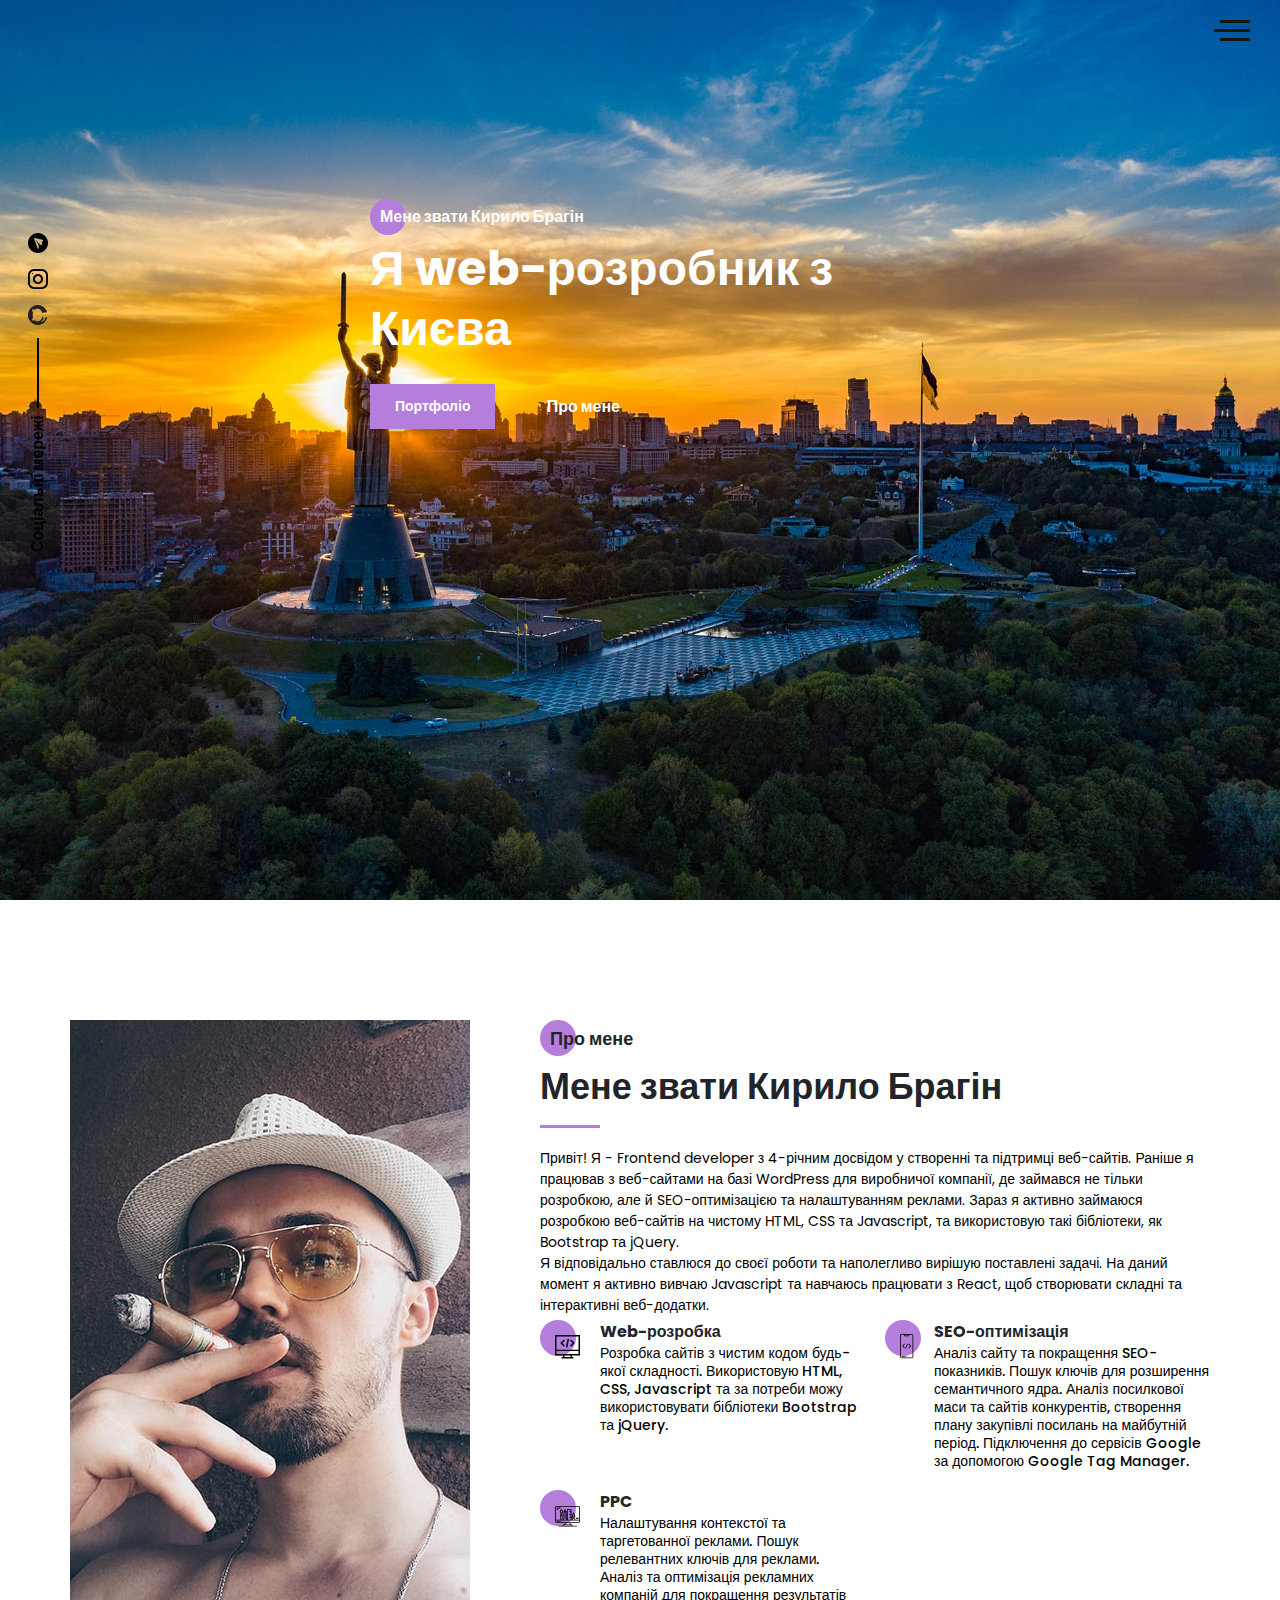
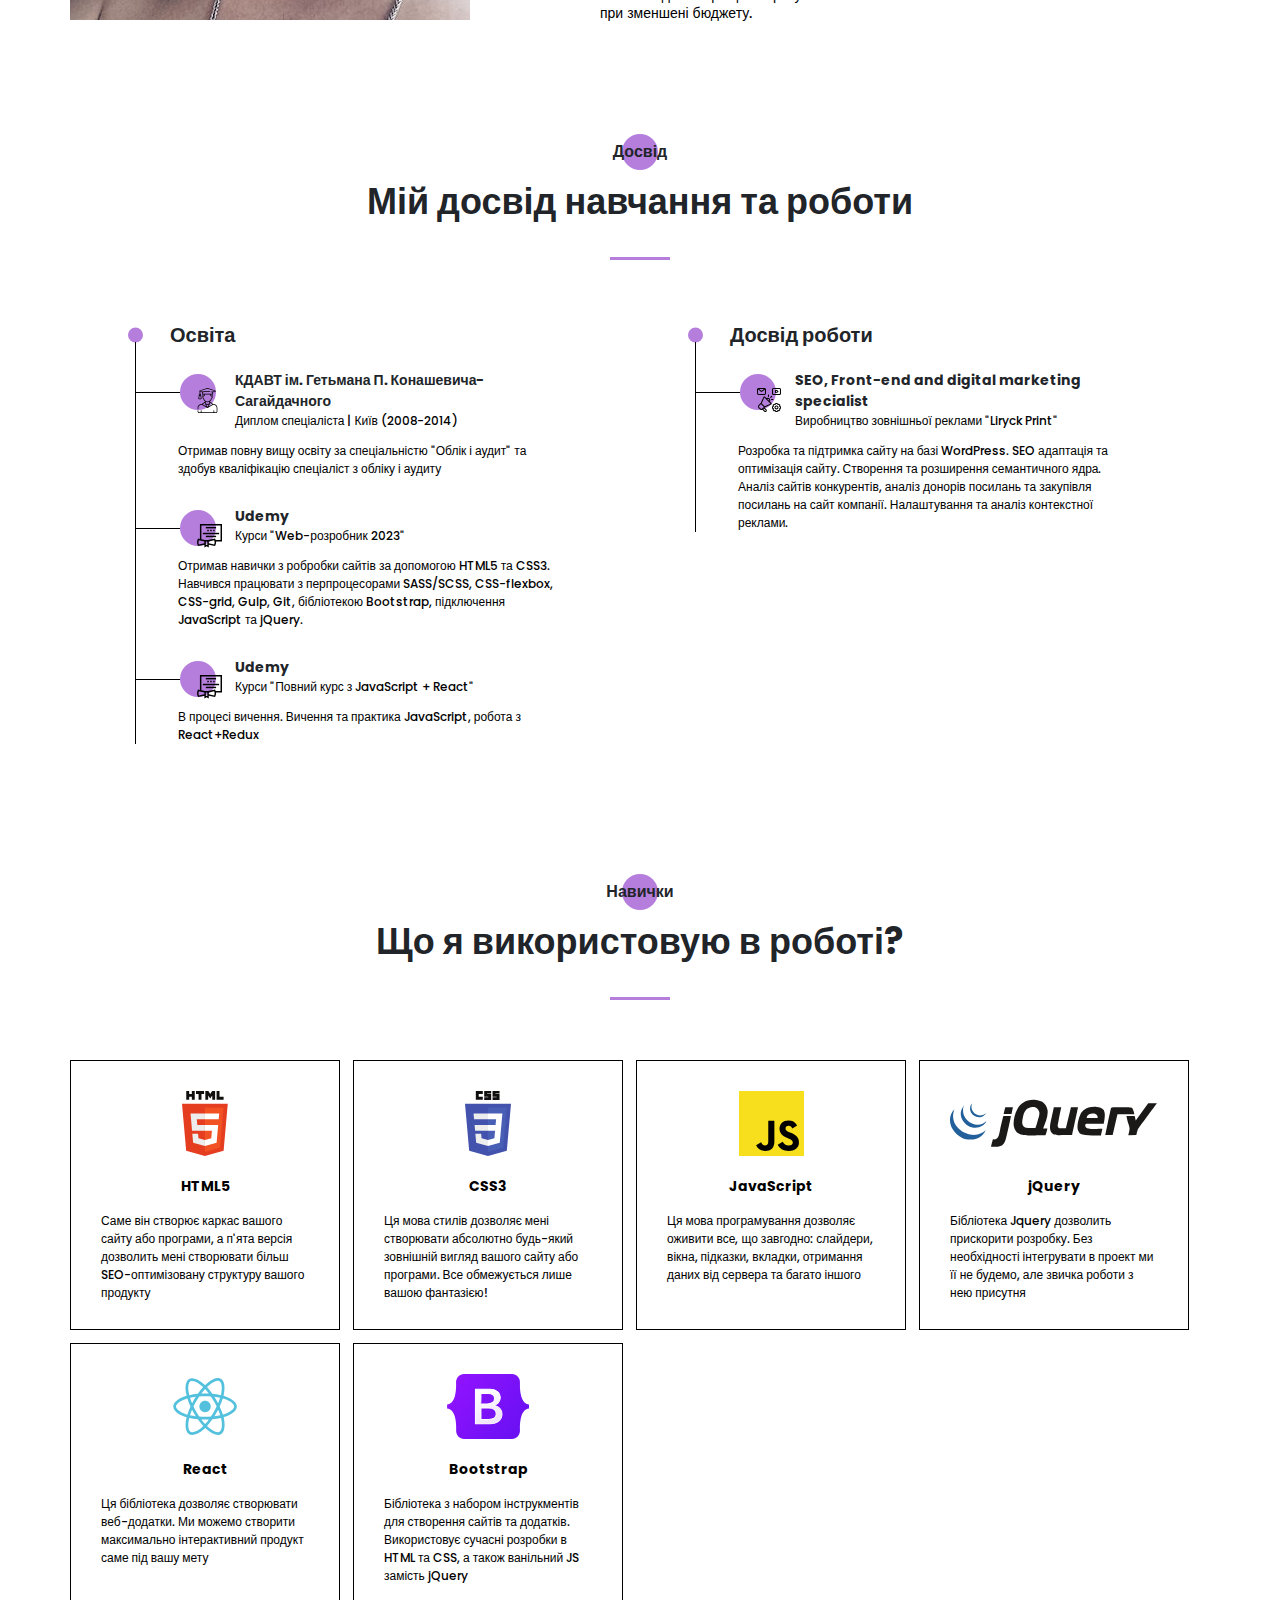
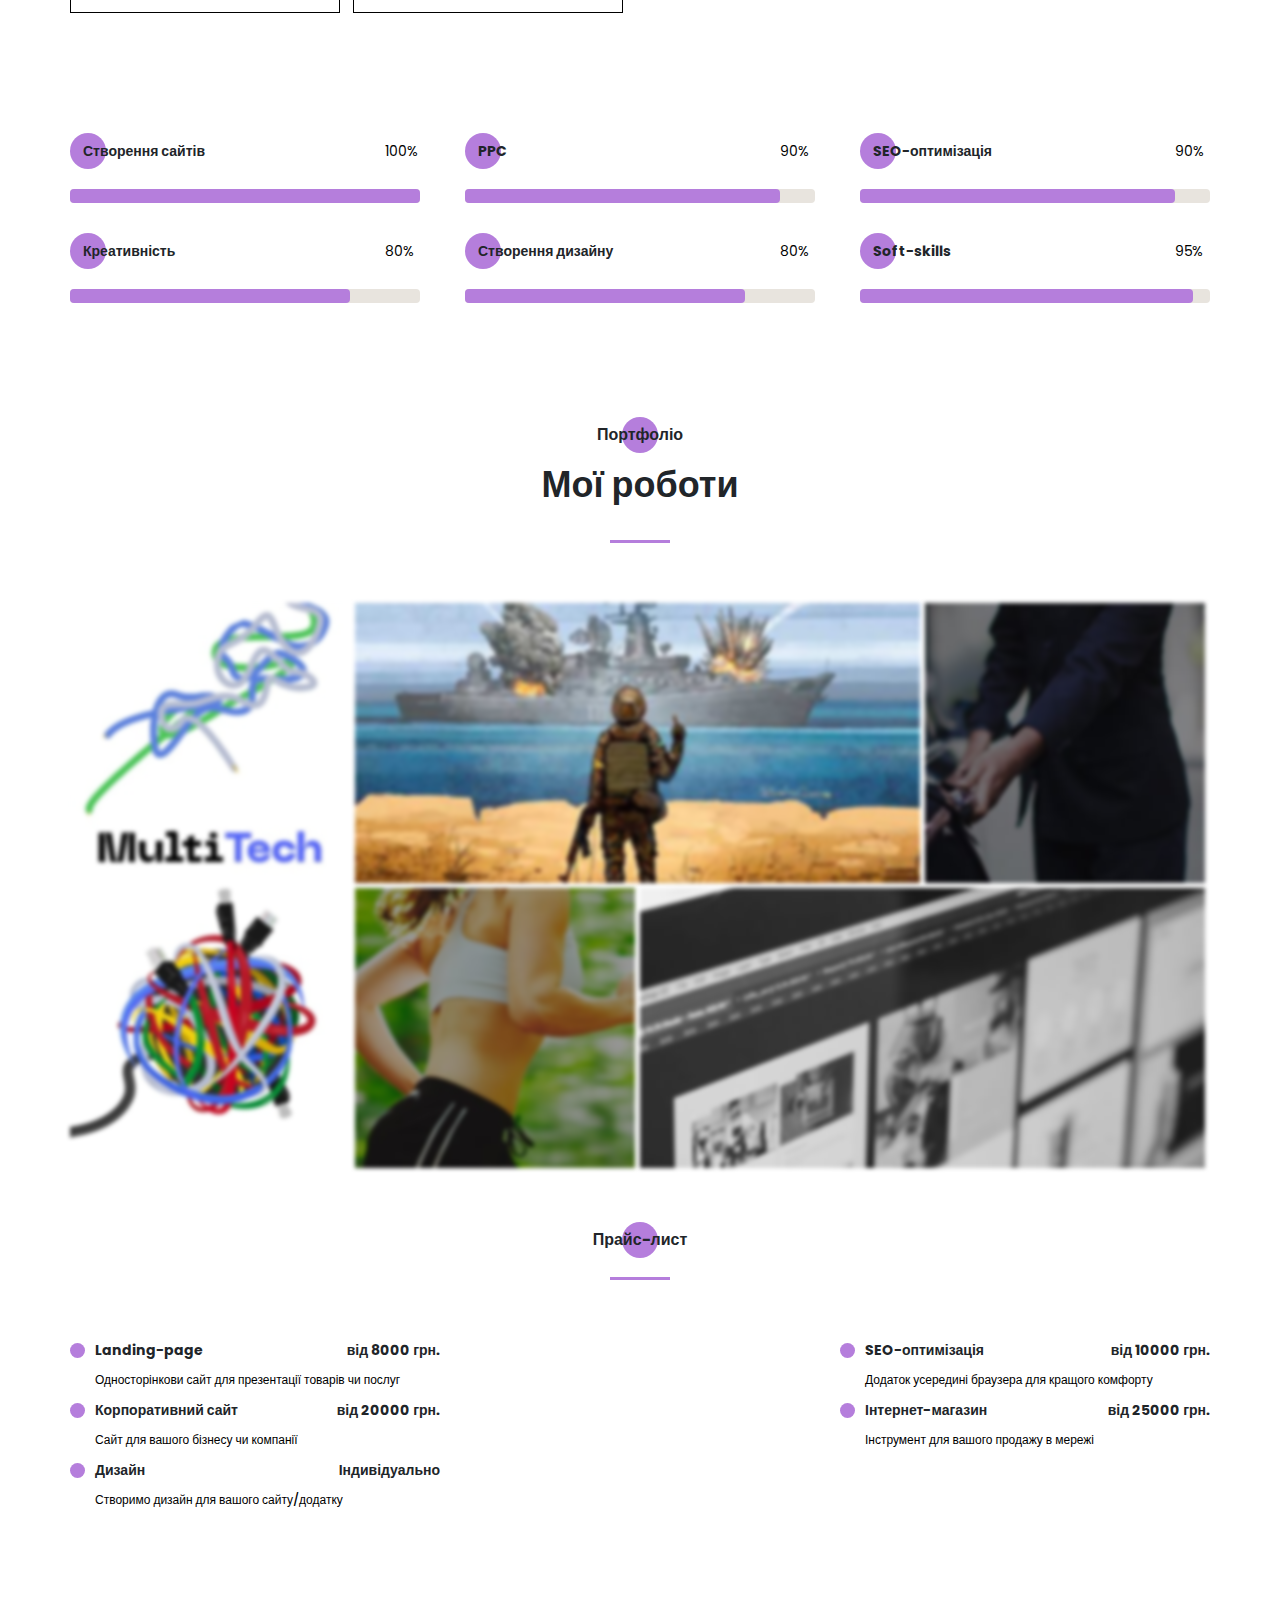
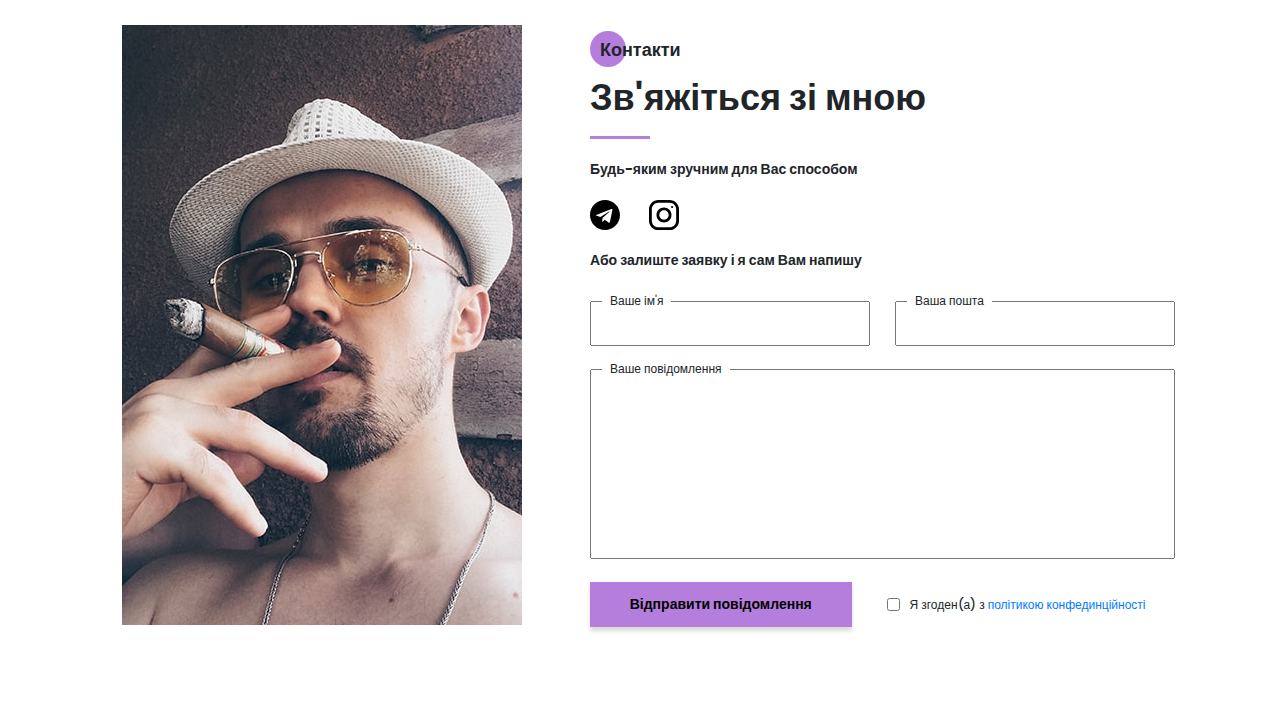
==== commit 4d6df8ac: "add multitech site for example" ====
--- a/index.html
+++ b/index.html
@@ -4,9 +4,9 @@
     <meta charset="UTF-8">
     <meta name="viewport" content="width=device-width, initial-scale=1.0">
     <meta http-equiv="X-UA-Compatible" content="ie=edge">
-    <title>Portfolio</title>
+    <title>CV-Portfolio Kyrylo Brahin </title>
     <meta name="title" content="Моє портфоліо">
-    <meta name="description" content="Тут ви можете ознайомитись з моїми роботами та дізнатися більше про мене">
+    <meta name="description" content="Frontend developer Київ. Розробка сайтів. На цій сторінці ви можете познайомитись зі мною і побачити мої роботи.">
 
     <!-- Open Graph / Facebook -->
     <meta property="og:type" content="website">
@@ -46,19 +46,19 @@
 <body>
 
     <aside class="sidepanel">
-        <a href="" class="sitepanel__link">
+        <a href="https://t.me/kyrylolyryk" class="sitepanel__link" rel="nofollow" target="_blank">
             <svg width="20" height="20" viewBox="0 0 20 20" fill="none" xmlns="http://www.w3.org/2000/svg">
-                <path d="M-7.46167e-07 2.92969L-1.28061e-07 17.0703C-5.74539e-08 18.6856 1.31439 20 2.92969 20L17.0703 20C18.6856 20 20 18.6856 20 17.0703L20 11.1719L12.9297 11.1719L12.9297 13.5156L9.41406 13.5156L9.41406 11.1719L7.03125 11.1719C5.09262 11.1719 3.51562 9.59488 3.51562 7.65625L3.51562 4.10156L7.03125 4.10156L7.03125 7.65625L9.41406 7.65625L9.41406 4.10156L12.9297 4.6875L12.9297 7.65625L20 7.65625L20 2.92969C20 1.31439 18.6856 -8.16774e-07 17.0703 -7.46167e-07L2.92969 -1.28061e-07C1.31439 -5.74539e-08 -8.16774e-07 1.31439 -7.46167e-07 2.92969Z" fill="black"/>
-            </svg>
+                <path d="M20 10C20 4.47583 15.5242 -5.96046e-07 10 -5.96046e-07C4.47583 -5.96046e-07 0 4.47583 0 10C0 15.5242 4.47583 20 10 20C15.5242 20 20 15.5242 20 10ZM9.78333 15.4242L6.06583 5.7825C5.90421 5.33513 6.17484 4.94439 6.85108 5.08904C6.85125 5.08908 6.85137 5.08887 6.85125 5.08875V5.08875C6.85113 5.08863 6.85124 5.08842 6.85141 5.08846L14.585 6.73C15.1333 6.85167 15.2667 7.1775 15.0083 7.63333L14.1592 8.78547C13.5855 9.56397 13.6565 10.6427 14.3275 11.3392V11.3392V11.3392C14.5495 11.5611 14.3073 11.8248 13.9941 11.8029L12.7244 11.7143C12.2783 11.6832 11.8617 11.4805 11.562 11.1487L7.84333 7.0325C7.66583 6.83083 7.56583 7.0775 7.7425 7.34333L9.96987 10.8811C10.844 12.2695 11.0661 13.9712 10.5775 15.5375V15.5375C10.4075 16.0733 10.0417 16.085 9.78333 15.4242Z" fill="black"/>
+                </svg>
         </a>
-        <a href="" class="sitepanel__link">
+        <a href="https://instagram.com/liryck" class="sitepanel__link" rel="nofollow" target="_blank">
             <svg width="20" height="20" viewBox="0 0 20 20" fill="none" xmlns="http://www.w3.org/2000/svg">
                 <path d="M-6.01032e-07 6.25L-2.73196e-07 13.75C-1.22337e-07 17.2012 2.79875 20 6.25 20L13.75 20C17.2013 20 20 17.2012 20 13.75L20 6.25C20 2.79875 17.2012 -7.51891e-07 13.75 -6.01032e-07L6.25 -2.73196e-07C2.79875 -1.22337e-07 -7.51891e-07 2.79875 -6.01032e-07 6.25ZM13.75 1.875C16.1625 1.875 18.125 3.8375 18.125 6.25L18.125 13.75C18.125 16.1625 16.1625 18.125 13.75 18.125L6.25 18.125C3.8375 18.125 1.875 16.1625 1.875 13.75L1.875 6.25C1.875 3.8375 3.8375 1.875 6.25 1.875L13.75 1.875Z" fill="black"/>
                 <path d="M5 10C5 12.7612 7.23875 15 10 15C12.7613 15 15 12.7612 15 10C15 7.23875 12.7612 5 10 5C7.23875 5 5 7.23875 5 10ZM13.125 10C13.125 11.7225 11.7225 13.125 10 13.125C8.27625 13.125 6.875 11.7225 6.875 10C6.875 8.2775 8.27625 6.875 10 6.875C11.7225 6.875 13.125 8.2775 13.125 10Z" fill="black"/>
                 <path d="M5.29123 4.625C5.29123 4.25704 4.99295 3.95875 4.62499 3.95875C4.25703 3.95875 3.95874 4.25704 3.95874 4.625C3.95874 4.99296 4.25703 5.29125 4.62499 5.29125C4.99295 5.29125 5.29123 4.99296 5.29123 4.625Z" fill="black"/>
             </svg>    
         </a>
-        <a href="" class="sitepanel__link">
+        <a href="https://github.com/Liryck" class="sitepanel__link" rel="nofollow" target="_blank">
             <svg width="19" height="20" viewBox="0 0 19 20" fill="none" xmlns="http://www.w3.org/2000/svg">
                 <path d="M-4.37114e-07 9.99951C-1.95608e-07 15.5245 4.36167 19.9995 9.74107 19.9995C14.0457 19.9995 17.6962 17.1345 18.9832 13.162C19.0749 12.662 18.7734 12.4787 18.5148 12.4787C18.2835 12.4787 17.6706 12.487 16.8585 12.4912C17.4459 15.2728 15.5517 15.8595 15.5517 15.8595C14.4274 16.3145 14.1267 16.972 14.1267 16.972C13.5228 17.8778 13.5352 16.902 13.5352 16.902C13.603 15.8978 14.5389 15.3703 14.5389 15.3703C16.0283 14.4787 15.5979 13.0295 15.3493 12.4578C14.719 12.3678 14.2903 12.1103 14.0466 11.8245C13.8029 14.0453 12.9652 16.3795 9.23304 16.3795C8.16988 16.3795 7.30085 15.992 6.61933 15.3503C6.37316 15.4628 5.3827 15.8003 4.04116 15.2628C4.04116 15.2628 3.78012 14.4253 5.03988 12.5128C4.82345 11.7128 4.71606 10.8628 4.7111 10.0128C4.71606 9.16284 4.82345 8.31285 5.03988 7.51284C3.78012 5.61285 4.04116 4.77535 4.04116 4.77535C5.3827 4.23785 6.37316 4.57534 6.61933 4.67535C7.30085 4.03785 8.16988 3.65035 9.23304 3.65035C12.9752 3.65035 13.7987 5.98784 14.0383 8.21284C14.3307 7.86284 14.928 7.53784 15.8408 7.53784C17.1444 7.53784 18.1918 7.55034 18.5082 7.55034C18.7635 7.55034 19.0683 7.37534 18.9708 6.86284C17.692 2.86201 14.0391 -0.000488895 9.74107 -0.000488707C4.36167 -0.000488472 -6.7851e-07 4.47701 -4.37114e-07 9.99951Z" fill="#212121"/>
             </svg>
@@ -76,31 +76,31 @@
             </div>
             <nav>
                 <ul class="menu__list">
-                    <li class="menu__link"><a href="#">Про мене</a></li>
-                    <li class="menu__link"><a href="#">Мій досвід</a></li>
-                    <li class="menu__link"><a href="#">Мої навички</a></li>
-                    <li class="menu__link"><a href="#">Мої роботи</a></li>
-                    <li class="menu__link"><a href="#">Прайс-лист</a></li>
-                    <li class="menu__link"><a href="#">Контакти</a></li>
+                    <li class="menu__link"><a href="#aboutme">Про мене</a></li>
+                    <li class="menu__link"><a href="#experience">Мій досвід</a></li>
+                    <li class="menu__link"><a href="#skills">Мої навички</a></li>
+                    <li class="menu__link"><a href="#portfolio">Мої роботи</a></li>
+                    <li class="menu__link"><a href="#price">Прайс-лист</a></li>
+                    <li class="menu__link"><a href="#contacts">Контакти</a></li>
                 </ul>
             </nav>
             <div class="menu__social">
-                <a href="#">
+                <a href="https://github.com/Liryck" class="contacts__link" rel="nofollow" target="_blank">
                     <svg width="20" height="19" viewBox="0 0 20 19" fill="none" xmlns="http://www.w3.org/2000/svg">
                         <path d="M10 0C4.475 0 0 4.36167 0 9.74107C0 14.0457 2.865 17.6962 6.8375 18.9832C7.3375 19.0749 7.52083 18.7734 7.52083 18.5148C7.52083 18.2835 7.5125 17.6706 7.50833 16.8585C4.72667 17.4459 4.14 15.5517 4.14 15.5517C3.685 14.4274 3.0275 14.1267 3.0275 14.1267C2.12167 13.5228 3.0975 13.5352 3.0975 13.5352C4.10167 13.603 4.62917 14.5389 4.62917 14.5389C5.52083 16.0283 6.97 15.5979 7.54167 15.3493C7.63167 14.719 7.88917 14.2903 8.175 14.0466C5.95417 13.8029 3.62 12.9652 3.62 9.23304C3.62 8.16988 4.0075 7.30085 4.64917 6.61934C4.53667 6.37317 4.19917 5.3827 4.73667 4.04116C4.73667 4.04116 5.57417 3.78012 7.48667 5.03988C8.28667 4.82345 9.13667 4.71606 9.98667 4.7111C10.8367 4.71606 11.6867 4.82345 12.4867 5.03988C14.3867 3.78012 15.2242 4.04116 15.2242 4.04116C15.7617 5.3827 15.4242 6.37317 15.3242 6.61934C15.9617 7.30085 16.3492 8.16988 16.3492 9.23304C16.3492 12.9752 14.0117 13.7987 11.7867 14.0383C12.1367 14.3307 12.4617 14.928 12.4617 15.8408C12.4617 17.1444 12.4492 18.1918 12.4492 18.5082C12.4492 18.7635 12.6242 19.0683 13.1367 18.9708C17.1375 17.692 20 14.0391 20 9.74107C20 4.36167 15.5225 0 10 0Z" fill="#212121"/>
                     </svg>
                 </a>
-                <a href="#">
+                <a href="https://instagram.com/liryck" class="contacts__link" rel="nofollow" target="_blank">
                     <svg width="20" height="20" viewBox="0 0 20 20" fill="none" xmlns="http://www.w3.org/2000/svg">
                         <path d="M13.7495 0L6.24951 0C2.79826 0 -0.000488281 2.79875 -0.000488281 6.25L-0.000488281 13.75C-0.000488281 17.2013 2.79826 20 6.24951 20L13.7495 20C17.2008 20 19.9995 17.2013 19.9995 13.75L19.9995 6.25C19.9995 2.79875 17.2008 0 13.7495 0ZM18.1245 13.75C18.1245 16.1625 16.162 18.125 13.7495 18.125L6.24951 18.125C3.83701 18.125 1.87451 16.1625 1.87451 13.75L1.87451 6.25C1.87451 3.8375 3.83701 1.875 6.24951 1.875L13.7495 1.875C16.162 1.875 18.1245 3.8375 18.1245 6.25L18.1245 13.75Z" fill="black"/>
                         <path d="M9.99951 5C7.23826 5 4.99951 7.23875 4.99951 10C4.99951 12.7613 7.23826 15 9.99951 15C12.7608 15 14.9995 12.7613 14.9995 10C14.9995 7.23875 12.7608 5 9.99951 5ZM9.99951 13.125C8.27701 13.125 6.87451 11.7225 6.87451 10C6.87451 8.27625 8.27701 6.875 9.99951 6.875C11.722 6.875 13.1245 8.27625 13.1245 10C13.1245 11.7225 11.722 13.125 9.99951 13.125Z" fill="black"/>
                         <path d="M15.3745 5.29123C15.7425 5.29123 16.0408 4.99295 16.0408 4.62499C16.0408 4.25703 15.7425 3.95874 15.3745 3.95874C15.0065 3.95874 14.7083 4.25703 14.7083 4.62499C14.7083 4.99295 15.0065 5.29123 15.3745 5.29123Z" fill="black"/>
                     </svg>
                 </a>
-                <a href="#">
+                <a href="https://t.me/kyrylolyryk" class="contacts__link" rel="nofollow" target="_blank">
                     <svg width="20" height="20" viewBox="0 0 20 20" fill="none" xmlns="http://www.w3.org/2000/svg">
-                        <path d="M17.0698 0L2.9292 0C1.3139 0 -0.000488281 1.31439 -0.000488281 2.92969L-0.000488281 17.0703C-0.000488281 18.6856 1.3139 20 2.9292 20L8.82764 20L8.82764 12.9297L6.48389 12.9297L6.48389 9.41406L8.82764 9.41406L8.82764 7.03125C8.82764 5.09262 10.4046 3.51563 12.3433 3.51563L15.8979 3.51563L15.8979 7.03125L12.3433 7.03125L12.3433 9.41406L15.8979 9.41406L15.312 12.9297L12.3433 12.9297L12.3433 20L17.0698 20C18.6851 20 19.9995 18.6856 19.9995 17.0703L19.9995 2.92969C19.9995 1.31439 18.6851 0 17.0698 0Z" fill="black"/>
-                    </svg>                        
+                        <path d="M10 20C15.5242 20 20 15.5242 20 10C20 4.47583 15.5242 0 10 0C4.47583 0 0 4.47583 0 10C0 15.5242 4.47583 20 10 20ZM4.57583 9.78333L14.2175 6.06583C14.6649 5.90421 15.0556 6.17484 14.911 6.85108C14.9109 6.85125 14.9111 6.85137 14.9113 6.85125V6.85125C14.9114 6.85113 14.9116 6.85124 14.9115 6.85141L13.27 14.585C13.1483 15.1333 12.8225 15.2667 12.3667 15.0083L11.2145 14.1592C10.436 13.5855 9.3573 13.6565 8.66083 14.3275V14.3275V14.3275C8.43886 14.5495 8.17523 14.3073 8.19708 13.9941L8.28566 12.7244C8.31678 12.2783 8.51952 11.8617 8.85129 11.562L12.9675 7.84333C13.1692 7.66583 12.9225 7.56583 12.6567 7.7425L9.11892 9.96987C7.73048 10.844 6.02877 11.0661 4.4625 10.5775V10.5775C3.92667 10.4075 3.915 10.0417 4.57583 9.78333Z" fill="black"/>
+                        </svg>                      
                 </a>
             </div>
         </div>
@@ -120,14 +120,14 @@
                 <div class="title title_fz16 promo__subtitle">Мене звати Кирило Брагін</div>
                 <h1 class="title title_fz48 promo__title">Я web-розробник з Києва</h1>
                 <div class="promo__buttons">
-                    <a href="#" class="promo__link btn">Портфоліо</a>
-                    <a href="#" class="promo__link">Про мене</a>
-                </div>
-            </div>
-        </div>
-    </section>
-
-    <section class="aboutme">
+                    <a href="#portfolio" class="promo__link btn btn_white-letters">Портфоліо</a>
+                    <a href="#aboutme" class="promo__link">Про мене</a>
+                </div>
+            </div>
+        </div>
+    </section>
+
+    <section id="aboutme" class="aboutme">
         <div class="conteiner">
             <div class="aboutme__wrapper">
                 <div class="aboutme__foto">
@@ -138,7 +138,7 @@
                     <h2 class="title title_fz36">Мене звати Кирило Брагін</h2>
                     <div class="divider"></div>
                     <div class="aboutme__descr">
-                        Я дуже класний. Візьміть мене на роботу! Я дуже класний. Візьміть мене на роботу!Я дуже класний. Візьміть мене на роботу!Я дуже класний. Візьміть мене на роботу!Я дуже класний. Візьміть мене на роботу!Я дуже класний. Візьміть мене на роботу!Я дуже класний. Візьміть мене на роботу!Я дуже класний. Візьміть мене на роботу!Я дуже класний. Візьміть мене на роботу!Я дуже класний. Візьміть мене на роботу!Я дуже класний. Візьміть мене на роботу!Я дуже класний. Візьміть мене на роботу!Я дуже класний. Візьміть мене на роботу!
+                        Привіт! Я - Frontend developer з 4-річним досвідом у створенні та підтримці веб-сайтів. Раніше я працював з веб-сайтами на базі WordPress для виробничої компанії, де займався не тільки розробкою, але й SEO-оптимізацією та налаштуванням реклами. Зараз я активно займаюся розробкою веб-сайтів на чистому HTML, CSS та Javascript, та використовую такі бібліотеки, як Bootstrap та jQuery.<br>Я відповідально ставлюся до своєї роботи та  наполегливо вирішую поставлені задачі. На даний момент я активно вивчаю Javascript та навчаюсь працювати з React, щоб створювати складні та інтерактивні веб-додатки.
                     </div>
                 </div>
                 <div class="aboutme__skills">
@@ -153,7 +153,7 @@
                         </div>
                         <div class="abouteme__texts">
                             <div class="title title_fz16">Web-розробка</div>
-                            <div class="aboutme__text">Ну дуже професійний! Гріх невзяти на роботу. Працівник на вагу золота. Вчуся швидко, як студент. Знаю більше за Вікіпедію. Ніколи не обманію. Надійний як швейцарський годинник.</div>
+                            <div class="aboutme__text">Розробка сайтів з чистим кодом будь-якої складності. Використовую HTML, CSS, Javascript та за потреби можу використовувати бібліотеки Bootstrap та jQuery. </div>
                         </div>
                     </div>
                     <div class="aboutme__skill">
@@ -169,7 +169,7 @@
                         </div>
                         <div class="aboutme__texts">
                             <div class="title title_fz16">SEO-оптимізація</div>
-                            <div class="aboutme__text">Ну дуже професійний! Гріх невзяти на роботу. Працівник на вагу золота. Вчуся швидко, як студент. Знаю більше за Вікіпедію. Ніколи не обманію. Надійний як швейцарський годинник.</div>
+                            <div class="aboutme__text">Аналіз сайту та покращення SEO-показників. Пошук ключів для розширення семантичного ядра. Аналіз посилкової маси та сайтів конкурентів, створення плану закупівлі посилань на майбутній період. Підключення до сервісів Google за допомогою Google Tag Manager.</div>
                         </div>
                     </div>
                     <div class="aboutme__skill">
@@ -188,18 +188,18 @@
                         </div>
                         <div class="aboutme__texts">
                             <div class="title title_fz16">PPC</div>
-                            <div class="aboutme__text">Ну дуже професійний! Гріх невзяти на роботу. Працівник на вагу золота. Вчуся швидко, як студент. Знаю більше за Вікіпедію. Ніколи не обманію. Надійний як швейцарський годинник.</div>
-                        </div>
-                    </div>
-                </div>
-            </div>
-        </div>
-    </section>
-
-    <section class="resume">
+                            <div class="aboutme__text">Налаштування контекстої та таргетованної реклами. Пошук релевантних ключів для реклами. Аналіз та оптимізація рекламних компаній для покращення результатів при зменшені бюджету.</div>
+                        </div>
+                    </div>
+                </div>
+            </div>
+        </div>
+    </section>
+
+    <section id="experience" class="resume">
         <div class="conteiner">
             <h2 class="title title_fz16 title__section-title">Досвід</h2>
-            <div class="title title_fz36 title__section-subtitle">Чим я буду корисний?</div>
+            <div class="title title_fz36 title__section-subtitle">Мій досвід навчання та роботи</div>
             <div class="divider"></div>
             <div class="resume__wrapper">
                 <div class="resume__column">
@@ -215,7 +215,7 @@
                                     <div class="resume__item-location">Диплом спеціаліста | Київ (2008-2014)</div>
                                 </div>
                                 <div class="resume__item-body">
-                                    Lorem ipsum dolor sit amet, consectetur adipiscing elit, sed do eiusmod tempor incididunt ut labore et dolore magna aliqua.Lorem ipsum dolor sit amet, consectetur adipiscing elit, sed do eiusmo. 
+                                    Отримав повну вищу освіту за спеціальністю "Облік і аудит" та здобув кваліфікацію спеціаліст з обліку і аудиту
                                 </div>
                             </div>
                         </li>
@@ -228,10 +228,26 @@
                                         <img src="icons/experience/courses.svg" alt="courses">
                                     </div>
                                     <div class="title title_fz14">Udemy</div>
-                                    <div class="resume__item-location">Курси по Web-розробці</div>
+                                    <div class="resume__item-location">Курси "Web-розробник 2023"</div>
                                 </div>
                                 <div class="resume__item-body">
-                                    Lorem ipsum dolor sit amet, consectetur adipiscing elit, sed do eiusmod tempor incididunt ut labore et dolore magna aliqua.Lorem ipsum dolor sit amet, consectetur adipiscing elit, sed do eiusmo. 
+                                    Отримав навички з робробки сайтів за допомогою HTML5 та CSS3. Навчився працювати з перпроцесорами SASS/SCSS, CSS-flexbox, CSS-grid, Gulp, Git, бібліотекою Bootstrap, підключення JavaScript та jQuery.
+                                </div>
+                            </div>
+                        </li>
+                    </ul>
+                    <ul>
+                        <li>
+                            <div class="resume__item">
+                                <div class="resume__item-head">
+                                    <div class="resume__item-icon">
+                                        <img src="icons/experience/courses.svg" alt="courses">
+                                    </div>
+                                    <div class="title title_fz14">Udemy</div>
+                                    <div class="resume__item-location">Курси "Повний курс з JavaScript + React"</div>
+                                </div>
+                                <div class="resume__item-body">
+                                    В процесі вичення. Вичення та практика JavaScript, робота з React+Redux 
                                 </div>
                             </div>
                         </li>
@@ -246,11 +262,11 @@
                                     <div class="resume__item-icon">
                                         <img src="icons/experience/digital-marketing.svg" alt="digital-marketing">
                                     </div>
-                                    <div class="title title_fz14">SEO and digital marketing specialist</div>
+                                    <div class="title title_fz14">SEO, Front-end and digital marketing specialist</div>
                                     <div class="resume__item-location">Виробництво зовнішньої реклами "Liryck Print"</div>
                                 </div>
                                 <div class="resume__item-body">
-                                    Lorem ipsum dolor sit amet, consectetur adipiscing elit, sed do eiusmod tempor incididunt ut labore et dolore magna aliqua.Lorem ipsum dolor sit amet, consectetur adipiscing elit, sed do eiusmo. 
+                                    Розробка та підтримка сайту на базі WordPress. SEO адаптація та оптимізація сайту. Створення та розширення семантичного ядра. Аналіз сайтів конкурентів, аналіз донорів посилань та закупівля посилань на сайт компанії. Налаштування та аналіз контекстної реклами.
                                 </div>
                             </div>
                         </li>
@@ -260,7 +276,7 @@
         </div>
     </section>
 
-    <section class="skills">
+    <section id="skills" class="skills">
         <div class="conteiner">
             <h2 class="title title_fz16 title__section-title">Навички</h2>
             <div class="title title_fz36 title__section-subtitle">Що я використовую в роботі?</div>
@@ -305,6 +321,14 @@
                     <div class="skills__name">React</div>
                     <div class="skills__text">Ця бібліотека дозволяє створювати веб-додатки. Ми можемо створити максимально інтерактивний продукт саме під вашу мету</div>
                 </div>
+
+                <div class="skills__item">
+                    <div class="skills__icon">
+                        <img src="icons/skills/bootstrap.svg" alt="react">
+                    </div>
+                    <div class="skills__name">Bootstrap</div>
+                    <div class="skills__text">Бібліотека з набором інструкментів для створення сайтів та додатків. Використовує сучасні розробки в HTML та CSS, а також ванільний JS замість jQuery</div>
+                </div>
             </div>
 
 
@@ -321,17 +345,7 @@
 
                 <div class="skills__rating-item">
                     <div class="title title_fz14 skills__rating-title">
-                        Створення додатків
-                    </div>
-                    <div class="skills__rating-counter">85%</div>
-                    <div class="skills__rating-line">
-                        <span></span>
-                    </div>
-                </div>
-
-                <div class="skills__rating-item">
-                    <div class="title title_fz14 skills__rating-title">
-                        Робота з даними
+                        PPC
                     </div>
                     <div class="skills__rating-counter">90%</div>
                     <div class="skills__rating-line">
@@ -341,9 +355,19 @@
 
                 <div class="skills__rating-item">
                     <div class="title title_fz14 skills__rating-title">
+                        SEO-оптимізація
+                    </div>
+                    <div class="skills__rating-counter">90%</div>
+                    <div class="skills__rating-line">
+                        <span></span>
+                    </div>
+                </div>
+
+                <div class="skills__rating-item">
+                    <div class="title title_fz14 skills__rating-title">
                         Креативність
                     </div>
-                    <div class="skills__rating-counter">75%</div>
+                    <div class="skills__rating-counter">80%</div>
                     <div class="skills__rating-line">
                         <span></span>
                     </div>
@@ -353,7 +377,7 @@
                     <div class="title title_fz14 skills__rating-title">
                         Створення дизайну
                     </div>
-                    <div class="skills__rating-counter">90%</div>
+                    <div class="skills__rating-counter">80%</div>
                     <div class="skills__rating-line">
                         <span></span>
                     </div>
@@ -372,36 +396,33 @@
         </div>
     </section>
 
-    <section class="portfolio">
+    <section id="portfolio" class="portfolio">
         <div class="conteiner">
             <h2 class="title title_fz16 title__section-title">Портфоліо</h2>
             <div class="title title_fz36 title__section-subtitle">Мої роботи</div>
             <div class="divider"></div>
 
             <div class="portfolio__wrapper">
+                <a href="multitech/multitech.html" class="portfolio__item multi_vertical">
+                    <img src="img/works/Multitech.jpg" alt="multitech">
+                </a>
+                <a href="#" class="portfolio__item kram_horizontal">
+                    <img src="img/works/kramnytsya.jpg" alt="kramnytsya-ua">
+                </a>
                 <a href="#" class="portfolio__item">
                     <img src="img/works/uber.jpg" alt="uber">
                 </a>
                 <a href="#" class="portfolio__item">
                     <img src="img/works/pulse.jpg" alt="pulse">
                 </a>
-                <a href="#" class="portfolio__item">
-                    <img src="img/works/bread.jpg" alt="bread">
-                </a>
-                <a href="#" class="portfolio__item vertical">
-                    <img src="img/works/plans.jpg" alt="plans">
-                </a>
-                <a href="#" class="portfolio__item">
-                    <img src="img/works/ipad.jpg" alt="ipad">
-                </a>
-                <a href="#" class="portfolio__item horizontal">
-                    <img src="img/works/mac.jpg" alt="mac">
-                </a>
-            </div>
-        </div>
-    </section>
-
-    <section class="price">
+                <a href="#" class="portfolio__item squad_horizontal">
+                    <img src="img/works/it-squad.jpg" alt="squad">
+                </a>
+            </div>
+        </div>
+    </section>
+
+    <section id="price" class="price">
         <div class="conteiner">
             <h2 class="title title_fz16 title__section-title">Прайс-лист</h2>
             <div class="divider"></div>
@@ -414,8 +435,8 @@
                 </div>
 
                 <div class="price__item">
-                    <div class="title title_fz14 price__item-title">Web-додаток</div>
-                    <div class="title title_fz14 price__item-cost">від 20000 грн.</div>
+                    <div class="title title_fz14 price__item-title">SEO-оптимізація</div>
+                    <div class="title title_fz14 price__item-cost">від 10000 грн.</div>
                     <div class="price__item-descr">Додаток усередині браузера для кращого комфорту</div>
                 </div>
 
@@ -425,11 +446,11 @@
                     <div class="price__item-descr">Сайт для вашого бізнесу чи компанії</div>
                 </div>
 
-                <div class="price__item">
+                <!-- <div class="price__item">
                     <div class="title title_fz14 price__item-title">Android/iOS додаток</div>
                     <div class="title title_fz14 price__item-cost">від 28000 грн.</div>
                     <div class="price__item-descr">Додаток для смартфона будь-якої ОС</div>
-                </div>
+                </div> -->
 
                 <div class="price__item">
                     <div class="title title_fz14 price__item-title">Інтернет-магазин</div>
@@ -446,7 +467,7 @@
         </div>
     </section>
 
-    <section class="contacts">
+    <section id="contacts" class="contacts">
         <div class="conteiner">
             <div class="contacts__wrapper">
                 <div class="contacts__foto">
@@ -461,13 +482,13 @@
                         Будь-яким зручним для Вас способом
                     </div>
                     <div class="contacts__social">
-                        <a href="#" class="contacts__link">
+                        <!-- <a href="#" class="contacts__link">
                             <img src="icons/social/facebook.svg" alt="facebook">
-                        </a>
-                        <a href="#" class="contacts__link">
+                        </a> -->
+                        <a href="https://t.me/kyrylolyryk" class="contacts__link" rel="nofollow" target="_blank">
                             <img src="icons/social/telegram.svg" alt="telegram">
                         </a>
-                        <a href="#" class="contacts__link">
+                        <a href="https://instagram.com/liryck" class="contacts__link" rel="nofollow" target="_blank">
                             <img src="icons/social/instagram.svg" alt="instagram">
                         </a>
                     </div>
--- a/css/style.min.css
+++ b/css/style.min.css
@@ -4,4 +4,4 @@
  * Copyright 2011-2019 Twitter, Inc.
  * Licensed under MIT (https://github.com/twbs/bootstrap/blob/master/LICENSE)
  * Forked from Normalize.css, licensed MIT (https://github.com/necolas/normalize.css/blob/master/LICENSE.md)
- */@import url(https://fonts.googleapis.com/css2?family=Poppins:wght@500;700&display=swap);*,::after,::before{box-sizing:border-box}html{font-family:sans-serif;line-height:1.15;-webkit-text-size-adjust:100%;-webkit-tap-highlight-color:rgba(0,0,0,0)}article,aside,figcaption,figure,footer,header,hgroup,main,nav,section{display:block}body{margin:0;font-family:-apple-system,BlinkMacSystemFont,"Segoe UI",Roboto,"Helvetica Neue",Arial,"Noto Sans",sans-serif,"Apple Color Emoji","Segoe UI Emoji","Segoe UI Symbol","Noto Color Emoji";font-size:1rem;font-weight:400;line-height:1.5;color:#212529;text-align:left;background-color:#fff}[tabindex="-1"]:focus{outline:0!important}hr{box-sizing:content-box;height:0;overflow:visible}h1,h2,h3,h4,h5,h6{margin-top:0;margin-bottom:.5rem}p{margin-top:0;margin-bottom:1rem}abbr[data-original-title],abbr[title]{text-decoration:underline;-webkit-text-decoration:underline dotted;text-decoration:underline dotted;cursor:help;border-bottom:0;-webkit-text-decoration-skip-ink:none;text-decoration-skip-ink:none}address{margin-bottom:1rem;font-style:normal;line-height:inherit}dl,ol,ul{margin-top:0;margin-bottom:1rem}ol ol,ol ul,ul ol,ul ul{margin-bottom:0}dt{font-weight:700}dd{margin-bottom:.5rem;margin-left:0}blockquote{margin:0 0 1rem}b,strong{font-weight:bolder}small{font-size:80%}sub,sup{position:relative;font-size:75%;line-height:0;vertical-align:baseline}sub{bottom:-.25em}sup{top:-.5em}a{color:#007bff;text-decoration:none;background-color:rgba(0,0,0,0)}a:hover{color:#0056b3;text-decoration:underline}a:not([href]):not([tabindex]){color:inherit;text-decoration:none}a:not([href]):not([tabindex]):focus,a:not([href]):not([tabindex]):hover{color:inherit;text-decoration:none}a:not([href]):not([tabindex]):focus{outline:0}code,kbd,pre,samp{font-family:SFMono-Regular,Menlo,Monaco,Consolas,"Liberation Mono","Courier New",monospace;font-size:1em}pre{margin-top:0;margin-bottom:1rem;overflow:auto}figure{margin:0 0 1rem}img{vertical-align:middle;border-style:none}svg{overflow:hidden;vertical-align:middle}table{border-collapse:collapse}caption{padding-top:.75rem;padding-bottom:.75rem;color:#6c757d;text-align:left;caption-side:bottom}th{text-align:inherit}label{display:inline-block;margin-bottom:.5rem}button{border-radius:0}button:focus{outline:1px dotted;outline:5px auto -webkit-focus-ring-color}button,input,optgroup,select,textarea{margin:0;font-family:inherit;font-size:inherit;line-height:inherit}button,input{overflow:visible}button,select{text-transform:none}select{word-wrap:normal}[type=button],[type=reset],[type=submit],button{-webkit-appearance:button}[type=button]:not(:disabled),[type=reset]:not(:disabled),[type=submit]:not(:disabled),button:not(:disabled){cursor:pointer}[type=button]::-moz-focus-inner,[type=reset]::-moz-focus-inner,[type=submit]::-moz-focus-inner,button::-moz-focus-inner{padding:0;border-style:none}input[type=checkbox],input[type=radio]{box-sizing:border-box;padding:0}input[type=date],input[type=datetime-local],input[type=month],input[type=time]{-webkit-appearance:listbox}textarea{overflow:auto;resize:vertical}fieldset{min-width:0;padding:0;margin:0;border:0}legend{display:block;width:100%;max-width:100%;padding:0;margin-bottom:.5rem;font-size:1.5rem;line-height:inherit;color:inherit;white-space:normal}progress{vertical-align:baseline}[type=number]::-webkit-inner-spin-button,[type=number]::-webkit-outer-spin-button{height:auto}[type=search]{outline-offset:-2px;-webkit-appearance:none}[type=search]::-webkit-search-decoration{-webkit-appearance:none}::-webkit-file-upload-button{font:inherit;-webkit-appearance:button}output{display:inline-block}summary{display:list-item;cursor:pointer}template{display:none}[hidden]{display:none!important}*{font-family:Poppins,sans-serif;margin:0;padding:0}.conteiner{width:1140px;margin:0 auto}.divider{width:60px;height:3px;margin-top:4px;background-color:#b57edc;margin:25px auto 0 auto}.promo{position:relative;min-height:100vh;background:url(../img/main_bg.jpg) no-repeat 50%/cover;padding-top:205px}.promo__wrapper{margin-left:300px}.promo__title{width:535px;margin-top:10px}.promo__subtitle{position:relative;z-index:2;padding-left:10px}.promo__subtitle:before{content:"";position:absolute;z-index:-1;top:-25%;left:0;width:36px;height:36px;background:#b57edc;border-radius:50%}.promo__buttons{margin-top:25px;display:flex;width:250px;justify-content:space-between;align-items:center}.promo__link{color:#000;font-weight:700}.promo__link:hover{color:#000;text-decoration:none;transform:scale(1.1);transition:all .5s}.title{font-weight:700;font-size:36px;line-height:60px}.title_fz14{font-size:14px;line-height:21px}.title_fz16{font-size:16px;line-height:24px}.title_fz18{font-size:18px;line-height:24px}.title_fz20{font-size:20px;line-height:30px}.title_fz36{font-size:36px}.title_fz48{font-size:48px}.title_white{color:#fff}.title__section-title{text-align:center;position:relative}.title__section-title:before{content:"";position:absolute;z-index:-1;top:-25%;left:0;width:36px;height:36px;background:#b57edc;border-radius:50%}.title__section-title:before{top:-6px;left:50%;transform:translateX(-50%)}.title__section-subtitle{text-align:center}.btn{height:45px;background:#b57edc;box-shadow:0 4px 4px rgba(0,0,0,.15);padding:12px 25px;border:none;color:#000;font-weight:700;font-size:14px;line-height:21px}.btn:hover{color:#000;text-decoration:none;transform:scale(1.1);transition:all .5s}.sidepanel{position:fixed;z-index:3;top:230px;left:25px;display:flex;flex-direction:column;justify-content:space-between;align-items:center;height:340px}.sidepanel__divider{width:2px;height:70px;background-color:#000}.sidepanel__text{height:150px;width:25px}.sidepanel__text span{display:block;transform:rotate(-90deg) translate(-30%,-260%);width:150px;font-weight:700;font-size:16px;color:#000}.sidepanel__link img:hover{transform:scale(3);transition:.5s}.hamburger{position:absolute;top:20px;right:30px;height:21px;display:flex;flex-direction:column;justify-content:space-between;align-items:flex-end;cursor:pointer}.hamburger span{display:block;width:30px;height:3px;background:#151812}.hamburger span.long{width:36px}.menu{position:fixed;top:0;left:-100%;width:100%;height:100vh;z-index:10;visibility:hidden;opacity:0;transition:all .5s}.menu.active{left:0;visibility:visible;opacity:1}.menu__block{position:relative;width:345px;background-color:#b57edc;height:100%;padding-top:100px;padding-left:40px;transition:all .5s;z-index:10}.menu__close{position:absolute;top:25px;right:25px;cursor:pointer}.menu__list{list-style-type:none;padding-left:35px}.menu__link{position:relative;font-weight:700;font-size:24px;line-height:36px;margin-bottom:15px;text-transform:uppercase}.menu__link:before{content:"";position:absolute;top:10px;left:-35px;width:15px;height:15px;border:1px solid #000;border-radius:100%;transition:all .5s}.menu__link:hover{transform:scale(1.1);transition:all .5s}.menu__link:hover:before{background-color:#fff}.menu__link a{color:#fff}.menu__link a:hover{color:#fff;text-decoration:none}.menu__social{position:absolute;bottom:50px;left:50%;transform:translateX(-50%);width:90px;display:flex;justify-content:space-between}.menu__overlay{position:fixed;top:0;left:0;width:100%;height:100%;background-color:#fff;opacity:.75}.aboutme{padding-top:120px;padding-bottom:60px}.aboutme__wrapper{display:grid;grid-template:repeat(2,300px)/400px 1fr;-moz-column-gap:70px;column-gap:70px}.aboutme__foto{grid-row:1/3;width:400px;height:600px}.aboutme__info .divider{margin:0}.aboutme__title{position:relative;padding-bottom:6px;padding-left:10px;margin-top:7px;z-index:2}.aboutme__title:before{content:"";position:absolute;z-index:-1;top:-25%;left:0;width:36px;height:36px;background:#b57edc;border-radius:50%}.aboutme__descr{margin-top:20px;font-weight:400;font-size:14px;line-height:21px;color:#000}.aboutme__skills{display:grid;grid-template-columns:1fr 1fr;gap:20px}.aboutme__skill{display:flex}.aboutme__icon{position:relative;z-index:2;padding-left:15px;padding-top:14px;margin-right:20px}.aboutme__icon:before{content:"";position:absolute;z-index:-1;top:0;left:0;width:36px;height:36px;background:#b57edc;border-radius:50%}.aboutme__text{font-weight:500;font-size:14px;line-height:18px;color:#000}.resume{padding:60px 0}.resume__wrapper{padding:60px 65px 0 65px;display:grid;grid-template-columns:repeat(2,425px);-moz-column-gap:135px;column-gap:135px}.resume__column-title{position:relative;padding-left:35px}.resume__column-title:before{content:"";position:absolute;z-index:-1;left:-7px;top:50%;transform:translateY(-50%);width:15px;height:15px;border-radius:100%;background-color:#b57edc}.resume__column ul{list-style-type:none}.resume__column ul li{position:relative}.resume__column ul li:after{content:"";width:1px;height:calc(100% + 16px);position:absolute;top:-16px;left:0;background-color:#000}.resume__item{position:relative}.resume__item:before{content:"";height:1px;width:45px;background-color:#000;position:absolute;top:34px;left:0}.resume__item-head{position:relative;padding:12px 0 0 100px}.resume__item-body{padding-left:43px;margin-top:12px;font-weight:500;font-size:12px;line-height:18px;color:#000}.resume__item-icon{position:absolute;top:16px;left:45px}.resume__item-icon:before{content:"";position:absolute;z-index:-1;top:0;left:0;width:36px;height:36px;background:#b57edc;border-radius:50%}.resume__item-icon img{position:absolute;left:17px;top:14px}.resume__item-location{font-size:12px;line-height:18px;font-weight:500;color:#000}.skills{padding:60px 0}.skills__wrapper{margin-top:60px;display:grid;grid-template:repeat(2,270px)/repeat(4,270px);grid-auto-rows:270px;gap:13px}.skills__item{padding:30px;border:1px solid #000}.skills__item:hover{transform:scale(1.05);transition:.6s}.skills__icon{display:flex;align-items:center;justify-content:center;height:65px}.skills__name{margin-top:20px;font-weight:700;font-size:14px;line-height:21px;color:#000;text-align:center}.skills__text{margin-top:15px;font-weight:500;font-size:12px;line-height:18px;color:#000}.skills__rating{margin-top:120px;display:grid;grid-template:repeat(2,70px)/repeat(3,350px);grid-auto-rows:70px;row-gap:30px;-moz-column-gap:45px;column-gap:45px}.skills__rating-item{display:grid;grid-template:minmax(21px,auto) 14px/200px 35px;justify-content:space-between;align-items:space-between}.skills__rating-title{position:relative;padding:8px 0 0 13px}.skills__rating-title:before{content:"";position:absolute;z-index:-1;top:0;left:0;width:36px;height:36px;background:#b57edc;border-radius:50%}.skills__rating-counter{padding-top:8px;font-size:14px;line-height:21px;color:#000}.skills__rating-line{grid-column:1/3;width:350px;height:14px;background:#e8e4de;border-radius:4px}.skills__rating-line span{display:block;background:#b57edc;height:100%;border-radius:4px}.portfolio{padding:60px 0}.portfolio__wrapper{margin-top:60px;display:grid;grid-template:repeat(2,280px)/repeat(4,280px);grid-auto-rows:280px;gap:5px}.portfolio__wrapper .vertical{grid-row:1/3;grid-column:4/5}.portfolio__wrapper .horizontal{grid-row:2/3;grid-column:2/4}.portfolio__item{transition:all .6s;filter:blur(2px)}.portfolio__item:hover{transform:scale(1.05);filter:blur(0)}.price{margin-bottom:60px}.price__wrapper{margin-top:60px;display:grid;grid-template:repeat(3,45px)/repeat(2,370px);grid-auto-rows:45px;row-gap:15px;justify-content:space-between}.price__item{position:relative;display:grid;padding-left:25px;grid-template:minmax(21px,auto) 14px/200px minmax(89px,auto);justify-content:space-between;align-content:space-between}.price__item:before{content:"";position:absolute;z-index:-1;top:0;left:0;width:36px;height:36px;background:#b57edc;border-radius:50%}.price__item:before{top:3px;width:15px;height:15px}.price__item-descr{grid-column:1/3;font-weight:500;font-size:12px;line-height:18px;color:#000}.price__item-cost{justify-self:end}.contacts{padding:60px 0 90px 0}.contacts__wrapper{padding:0 35px 0 52px;display:grid;grid-template-columns:400px 585px;justify-content:space-between}.contacts__photo img{width:100%}.contacts__descr{padding-top:6px}.contacts__descr .divider{margin:0}.contacts__title{position:relative;padding-bottom:6px;padding-left:10px;margin-top:7px;z-index:2}.contacts__title:before{content:"";position:absolute;z-index:-1;top:-25%;left:0;width:36px;height:36px;background:#b57edc;border-radius:50%}.contacts__social,.contacts__text{margin-top:20px}.contacts__link{margin-right:25px}.contacts__link img{width:30px;height:30px}.contacts__form{margin-top:30px;display:grid;grid-template:45px 190px 45px/repeat(2,280px);justify-content:space-between;row-gap:23px}.contacts__form label{display:block;position:absolute;top:-9px;left:12px;height:18px;padding:0 8px;background-color:#fff;font-size:12px;margin-bottom:0}.contacts__input{position:relative}.contacts__input input{width:100%;height:100%;padding:0 20px;font-size:12px;font-weight:500}.contacts__textarea{position:relative;grid-column:1/3}.contacts__textarea textarea{width:100%;height:100%;resize:none;padding:20px;font-size:12px;font-weight:500}.contacts__triggers{grid-column:1/3;display:grid;grid-template-columns:repeat(2,auto);-moz-column-gap:35px;column-gap:35px}.contacts__policy{display:flex;align-items:center;font-weight:500;font-size:12px;line-height:18px}.contacts__policy input{margin-right:10px}@media(max-width:1200px){.conteiner{max-width:960px}.sidepanel{display:none}.promo__wrapper{margin:30px}}@media(max-width:992px){.conteiner{max-width:720px}}@media(max-width:768px){.conteiner{max-width:540px}.title{line-height:39px}.title_fz48{font-size:28px}.promo__title{width:500px}}@media(max-width:576px){.conteiner{max-width:100%;padding:0 10px}}+ */@import url(https://fonts.googleapis.com/css2?family=Poppins:wght@500;700&display=swap);*,::after,::before{box-sizing:border-box}html{font-family:sans-serif;line-height:1.15;-webkit-text-size-adjust:100%;-webkit-tap-highlight-color:rgba(0,0,0,0)}article,aside,figcaption,figure,footer,header,hgroup,main,nav,section{display:block}body{margin:0;font-family:-apple-system,BlinkMacSystemFont,"Segoe UI",Roboto,"Helvetica Neue",Arial,"Noto Sans",sans-serif,"Apple Color Emoji","Segoe UI Emoji","Segoe UI Symbol","Noto Color Emoji";font-size:1rem;font-weight:400;line-height:1.5;color:#212529;text-align:left;background-color:#fff}[tabindex="-1"]:focus{outline:0!important}hr{box-sizing:content-box;height:0;overflow:visible}h1,h2,h3,h4,h5,h6{margin-top:0;margin-bottom:.5rem}p{margin-top:0;margin-bottom:1rem}abbr[data-original-title],abbr[title]{text-decoration:underline;-webkit-text-decoration:underline dotted;text-decoration:underline dotted;cursor:help;border-bottom:0;-webkit-text-decoration-skip-ink:none;text-decoration-skip-ink:none}address{margin-bottom:1rem;font-style:normal;line-height:inherit}dl,ol,ul{margin-top:0;margin-bottom:1rem}ol ol,ol ul,ul ol,ul ul{margin-bottom:0}dt{font-weight:700}dd{margin-bottom:.5rem;margin-left:0}blockquote{margin:0 0 1rem}b,strong{font-weight:bolder}small{font-size:80%}sub,sup{position:relative;font-size:75%;line-height:0;vertical-align:baseline}sub{bottom:-.25em}sup{top:-.5em}a{color:#007bff;text-decoration:none;background-color:rgba(0,0,0,0)}a:hover{color:#0056b3;text-decoration:underline}a:not([href]):not([tabindex]){color:inherit;text-decoration:none}a:not([href]):not([tabindex]):focus,a:not([href]):not([tabindex]):hover{color:inherit;text-decoration:none}a:not([href]):not([tabindex]):focus{outline:0}code,kbd,pre,samp{font-family:SFMono-Regular,Menlo,Monaco,Consolas,"Liberation Mono","Courier New",monospace;font-size:1em}pre{margin-top:0;margin-bottom:1rem;overflow:auto}figure{margin:0 0 1rem}img{vertical-align:middle;border-style:none}svg{overflow:hidden;vertical-align:middle}table{border-collapse:collapse}caption{padding-top:.75rem;padding-bottom:.75rem;color:#6c757d;text-align:left;caption-side:bottom}th{text-align:inherit}label{display:inline-block;margin-bottom:.5rem}button{border-radius:0}button:focus{outline:1px dotted;outline:5px auto -webkit-focus-ring-color}button,input,optgroup,select,textarea{margin:0;font-family:inherit;font-size:inherit;line-height:inherit}button,input{overflow:visible}button,select{text-transform:none}select{word-wrap:normal}[type=button],[type=reset],[type=submit],button{-webkit-appearance:button}[type=button]:not(:disabled),[type=reset]:not(:disabled),[type=submit]:not(:disabled),button:not(:disabled){cursor:pointer}[type=button]::-moz-focus-inner,[type=reset]::-moz-focus-inner,[type=submit]::-moz-focus-inner,button::-moz-focus-inner{padding:0;border-style:none}input[type=checkbox],input[type=radio]{box-sizing:border-box;padding:0}input[type=date],input[type=datetime-local],input[type=month],input[type=time]{-webkit-appearance:listbox}textarea{overflow:auto;resize:vertical}fieldset{min-width:0;padding:0;margin:0;border:0}legend{display:block;width:100%;max-width:100%;padding:0;margin-bottom:.5rem;font-size:1.5rem;line-height:inherit;color:inherit;white-space:normal}progress{vertical-align:baseline}[type=number]::-webkit-inner-spin-button,[type=number]::-webkit-outer-spin-button{height:auto}[type=search]{outline-offset:-2px;-webkit-appearance:none}[type=search]::-webkit-search-decoration{-webkit-appearance:none}::-webkit-file-upload-button{font:inherit;-webkit-appearance:button}output{display:inline-block}summary{display:list-item;cursor:pointer}template{display:none}[hidden]{display:none!important}*{font-family:Poppins,sans-serif;margin:0;padding:0}.conteiner{width:1140px;margin:0 auto}.divider{width:60px;height:3px;margin-top:4px;background-color:#b57edc;margin:25px auto 0 auto}.promo{position:relative;min-height:100vh;background:url(../img/main_bg.jpg) no-repeat 50%/cover;padding-top:205px}.promo__wrapper{margin-left:300px}.promo__title{width:535px;margin-top:10px;color:#fff}.promo__subtitle{position:relative;z-index:2;padding-left:10px;color:#fff}.promo__subtitle:before{content:"";position:absolute;z-index:-1;top:-25%;left:0;width:36px;height:36px;background:#b57edc;border-radius:50%}.promo__buttons{margin-top:25px;display:flex;width:250px;justify-content:space-between;align-items:center}.promo__link{color:#fff;font-weight:700}.promo__link:hover{color:#fff;text-decoration:none;transform:scale(1.1);transition:all .5s}.title{font-weight:700;font-size:36px;line-height:60px}.title_fz14{font-size:14px;line-height:21px}.title_fz16{font-size:16px;line-height:24px}.title_fz18{font-size:18px;line-height:24px}.title_fz20{font-size:20px;line-height:30px}.title_fz36{font-size:36px}.title_fz48{font-size:48px}.title_white{color:#fff}.title__section-title{text-align:center;position:relative}.title__section-title:before{content:"";position:absolute;z-index:-1;top:-25%;left:0;width:36px;height:36px;background:#b57edc;border-radius:50%}.title__section-title:before{top:-6px;left:50%;transform:translateX(-50%)}.title__section-subtitle{text-align:center}.btn{height:45px;background:#b57edc;box-shadow:0 4px 4px rgba(0,0,0,.15);padding:12px 25px;border:none;color:#000;font-weight:700;font-size:14px;line-height:21px}.btn:hover{color:#000;text-decoration:none;transform:scale(1.1);transition:all .5s}.btn_white-letters{color:#fff}.sidepanel{position:fixed;z-index:3;top:230px;left:25px;display:flex;flex-direction:column;justify-content:space-between;align-items:center;height:340px}.sidepanel__divider{width:2px;height:70px;background-color:#000}.sidepanel__text{height:150px;width:25px}.sidepanel__text span{display:block;transform:rotate(-90deg) translate(-30%,-260%);width:150px;font-weight:700;font-size:16px;color:#000}.sidepanel__link img:hover{transform:scale(3);transition:.5s}.hamburger{position:absolute;top:20px;right:30px;height:21px;display:flex;flex-direction:column;justify-content:space-between;align-items:flex-end;cursor:pointer}.hamburger span{display:block;width:30px;height:3px;background:#151812}.hamburger span.long{width:36px}.menu{position:fixed;top:0;left:-100%;width:100%;height:100vh;z-index:10;visibility:hidden;opacity:0;transition:all .5s}.menu.active{left:0;visibility:visible;opacity:1}.menu__block{position:relative;width:345px;background-color:#b57edc;height:100%;padding-top:100px;padding-left:40px;transition:all .5s;z-index:10}.menu__close{position:absolute;top:25px;right:25px;cursor:pointer}.menu__list{list-style-type:none;padding-left:35px}.menu__link{position:relative;font-weight:700;font-size:24px;line-height:36px;margin-bottom:15px;text-transform:uppercase}.menu__link:before{content:"";position:absolute;top:10px;left:-35px;width:15px;height:15px;border:1px solid #fff;border-radius:100%;transition:all .5s}.menu__link:hover{transform:scale(1.1);transition:all .5s}.menu__link:hover:before{background-color:#fff}.menu__link a{color:#fff}.menu__link a:hover{color:#fff;text-decoration:none}.menu__social{position:absolute;bottom:50px;left:50%;transform:translateX(-50%);width:90px;display:flex;justify-content:space-between}.menu__overlay{position:fixed;top:0;left:0;width:100%;height:100%;background-color:#fff;opacity:.75}.aboutme{padding-top:120px;padding-bottom:60px}.aboutme__wrapper{display:grid;grid-template:repeat(2,300px)/400px 1fr;-moz-column-gap:70px;column-gap:70px}.aboutme__foto{grid-row:1/3;width:400px;height:600px}.aboutme__info .divider{margin:0}.aboutme__title{position:relative;padding-bottom:6px;padding-left:10px;margin-top:7px;z-index:2}.aboutme__title:before{content:"";position:absolute;z-index:-1;top:-25%;left:0;width:36px;height:36px;background:#b57edc;border-radius:50%}.aboutme__descr{margin-top:20px;font-weight:400;font-size:14px;line-height:21px;color:#000}.aboutme__skills{display:grid;grid-template-columns:1fr 1fr;gap:20px}.aboutme__skill{display:flex}.aboutme__icon{position:relative;z-index:2;padding-left:15px;padding-top:14px;margin-right:20px}.aboutme__icon:before{content:"";position:absolute;z-index:-1;top:0;left:0;width:36px;height:36px;background:#b57edc;border-radius:50%}.aboutme__text{font-weight:500;font-size:14px;line-height:18px;color:#000}.resume{padding:60px 0}.resume__wrapper{padding:60px 65px 0 65px;display:grid;grid-template-columns:repeat(2,425px);-moz-column-gap:135px;column-gap:135px}.resume__column-title{position:relative;padding-left:35px}.resume__column-title:before{content:"";position:absolute;z-index:-1;left:-7px;top:50%;transform:translateY(-50%);width:15px;height:15px;border-radius:100%;background-color:#b57edc}.resume__column ul{list-style-type:none}.resume__column ul li{position:relative}.resume__column ul li:after{content:"";width:1px;height:calc(100% + 16px);position:absolute;top:-16px;left:0;background-color:#000}.resume__item{position:relative}.resume__item:before{content:"";height:1px;width:45px;background-color:#000;position:absolute;top:34px;left:0}.resume__item-head{position:relative;padding:12px 0 0 100px}.resume__item-body{padding-left:43px;margin-top:12px;font-weight:500;font-size:12px;line-height:18px;color:#000}.resume__item-icon{position:absolute;top:16px;left:45px}.resume__item-icon:before{content:"";position:absolute;z-index:-1;top:0;left:0;width:36px;height:36px;background:#b57edc;border-radius:50%}.resume__item-icon img{position:absolute;left:17px;top:14px}.resume__item-location{font-size:12px;line-height:18px;font-weight:500;color:#000}.skills{padding:60px 0}.skills__wrapper{margin-top:60px;display:grid;grid-template:repeat(2,270px)/repeat(4,270px);grid-auto-rows:270px;gap:13px}.skills__item{padding:30px;border:1px solid #000}.skills__item:hover{transform:scale(1.05);transition:.6s}.skills__icon{display:flex;align-items:center;justify-content:center}.skills__icon img{height:65px;max-width:208px}.skills__name{margin-top:20px;font-weight:700;font-size:14px;line-height:21px;color:#000;text-align:center}.skills__text{margin-top:15px;font-weight:500;font-size:12px;line-height:18px;color:#000}.skills__rating{margin-top:120px;display:grid;grid-template:repeat(2,70px)/repeat(3,350px);grid-auto-rows:70px;row-gap:30px;-moz-column-gap:45px;column-gap:45px}.skills__rating-item{display:grid;grid-template:minmax(21px,auto) 14px/200px 35px;justify-content:space-between;align-items:space-between}.skills__rating-title{position:relative;padding:8px 0 0 13px}.skills__rating-title:before{content:"";position:absolute;z-index:-1;top:0;left:0;width:36px;height:36px;background:#b57edc;border-radius:50%}.skills__rating-counter{padding-top:8px;font-size:14px;line-height:21px;color:#000}.skills__rating-line{grid-column:1/3;width:350px;height:14px;background:#e8e4de;border-radius:4px}.skills__rating-line span{display:block;background:#b57edc;height:100%;border-radius:4px}.portfolio{padding:60px 0}.portfolio__wrapper{margin-top:60px;display:grid;grid-template:repeat(2,280px)/repeat(4,280px);grid-auto-rows:280px;gap:5px}.portfolio__wrapper .multi_vertical{grid-row:1/3;grid-column:1/2}.portfolio__wrapper .kram_horizontal{grid-row:1/2;grid-column:2/4}.portfolio__wrapper .squad_horizontal{grid-row:2/3;grid-column:3/5}.portfolio__item{transition:all .6s;filter:blur(2px)}.portfolio__item:hover{transform:scale(1.05);filter:blur(0)}.price{margin-bottom:60px}.price__wrapper{margin-top:60px;display:grid;grid-template:repeat(3,45px)/repeat(2,370px);grid-auto-rows:45px;row-gap:15px;justify-content:space-between}.price__item{position:relative;display:grid;padding-left:25px;grid-template:minmax(21px,auto) 14px/200px minmax(89px,auto);justify-content:space-between;align-content:space-between}.price__item:before{content:"";position:absolute;z-index:-1;top:0;left:0;width:36px;height:36px;background:#b57edc;border-radius:50%}.price__item:before{top:3px;width:15px;height:15px}.price__item-descr{grid-column:1/3;font-weight:500;font-size:12px;line-height:18px;color:#000}.price__item-cost{justify-self:end}.contacts{padding:60px 0 90px 0}.contacts__wrapper{padding:0 35px 0 52px;display:grid;grid-template-columns:400px 585px;justify-content:space-between}.contacts__photo img{width:100%}.contacts__descr{padding-top:6px}.contacts__descr .divider{margin:0}.contacts__title{position:relative;padding-bottom:6px;padding-left:10px;margin-top:7px;z-index:2}.contacts__title:before{content:"";position:absolute;z-index:-1;top:-25%;left:0;width:36px;height:36px;background:#b57edc;border-radius:50%}.contacts__social,.contacts__text{margin-top:20px}.contacts__link{margin-right:25px}.contacts__link img{width:30px;height:30px}.contacts__form{margin-top:30px;display:grid;grid-template:45px 190px 45px/repeat(2,280px);justify-content:space-between;row-gap:23px}.contacts__form label{display:block;position:absolute;top:-9px;left:12px;height:18px;padding:0 8px;background-color:#fff;font-size:12px;margin-bottom:0}.contacts__input{position:relative}.contacts__input input{width:100%;height:100%;padding:0 20px;font-size:12px;font-weight:500}.contacts__textarea{position:relative;grid-column:1/3}.contacts__textarea textarea{width:100%;height:100%;resize:none;padding:20px;font-size:12px;font-weight:500}.contacts__triggers{grid-column:1/3;display:grid;grid-template-columns:repeat(2,auto);-moz-column-gap:35px;column-gap:35px}.contacts__policy{display:flex;align-items:center;font-weight:500;font-size:12px;line-height:18px}.contacts__policy input{margin-right:10px}@media(max-width:1200px){.conteiner{max-width:960px}.sidepanel{display:none}.promo__wrapper{margin:30px}}@media(max-width:992px){.conteiner{max-width:720px}}@media(max-width:768px){.conteiner{max-width:540px}.title{line-height:39px}.title_fz48{font-size:28px}.promo__title{width:500px}}@media(max-width:576px){.conteiner{max-width:100%;padding:0 10px}}